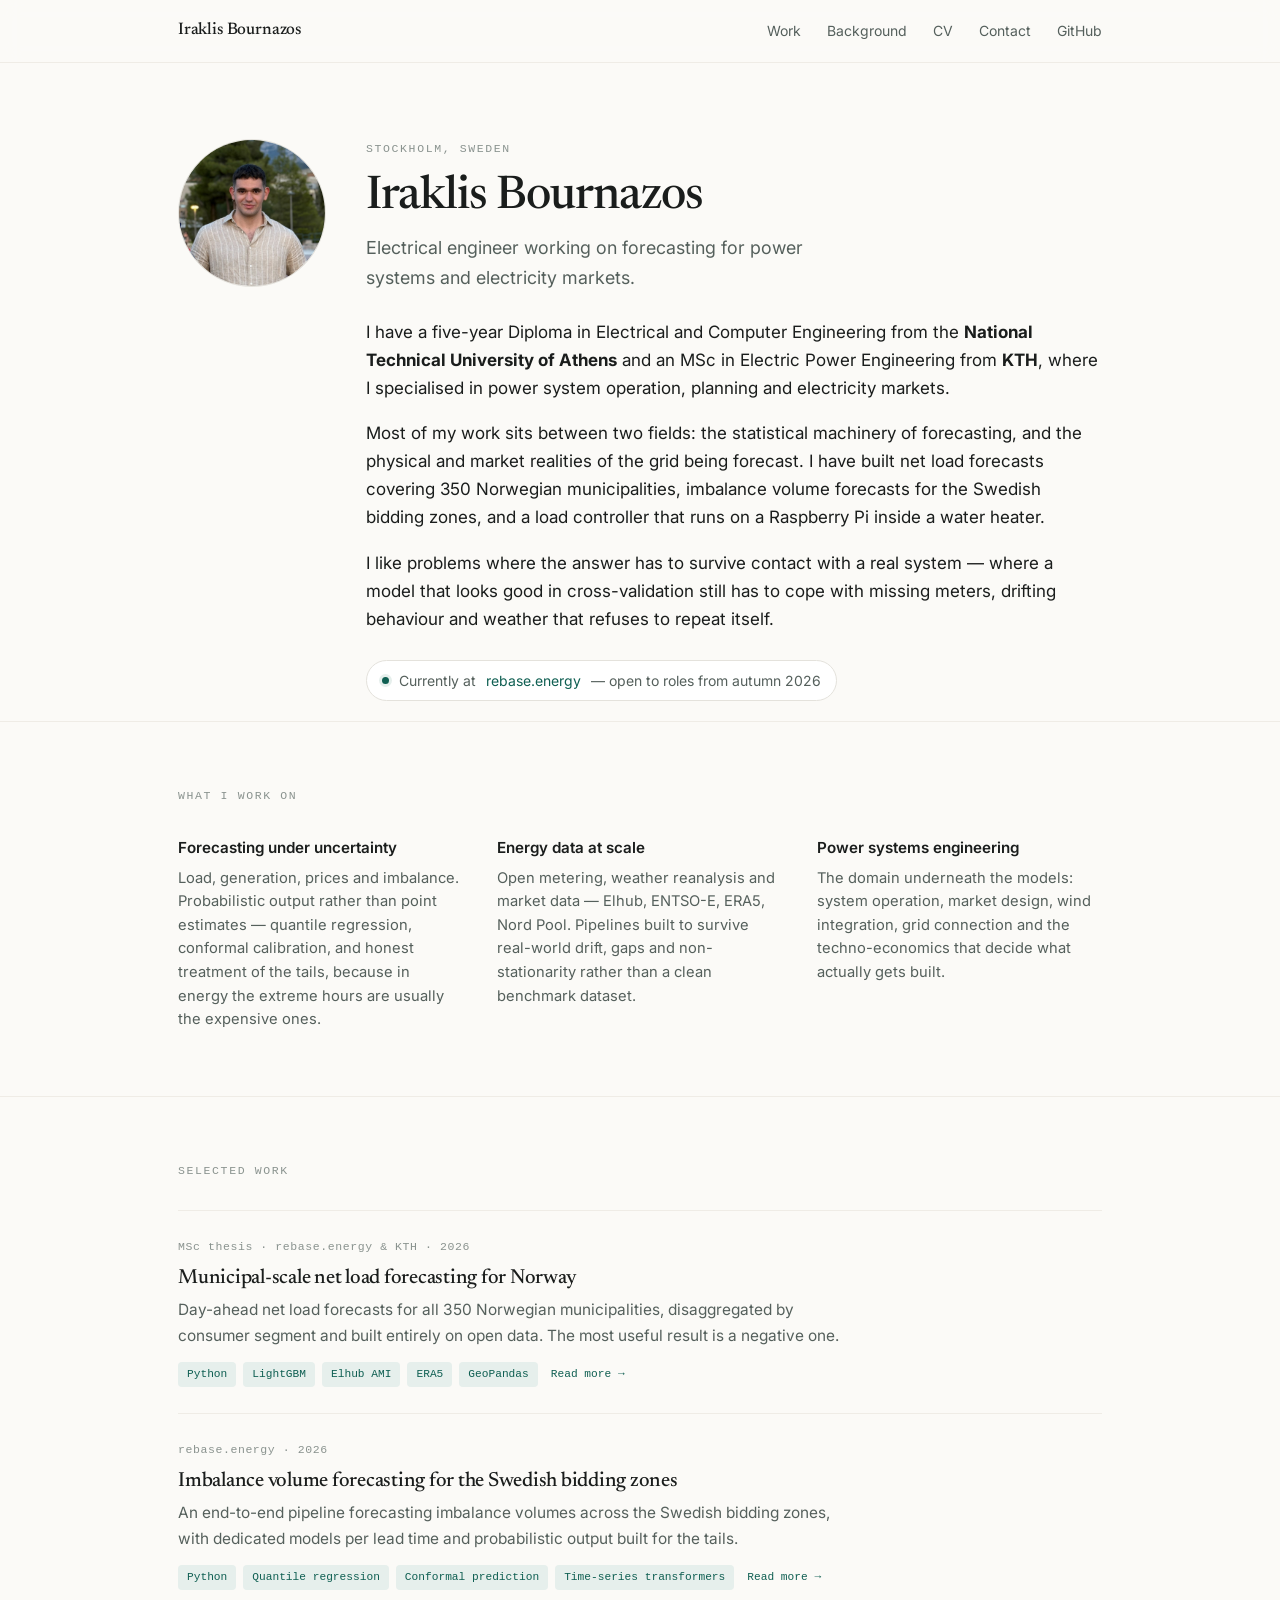
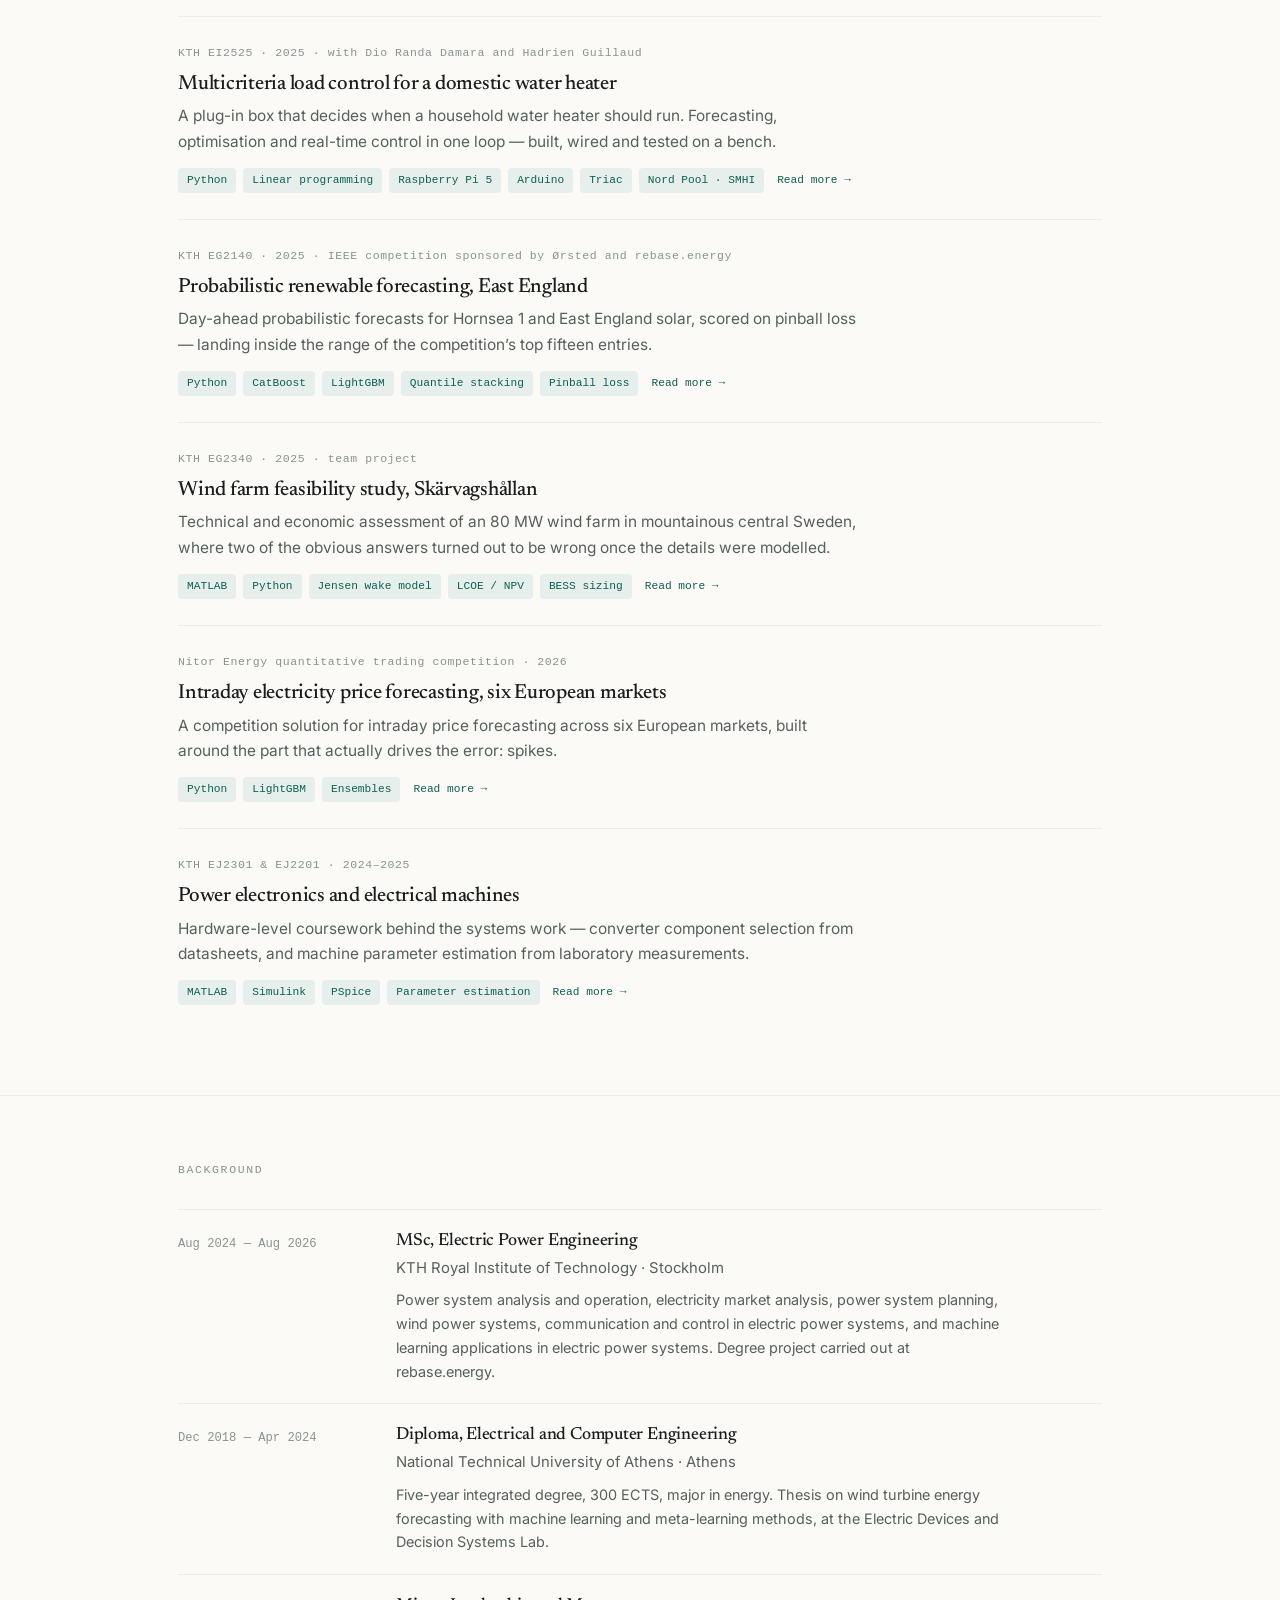
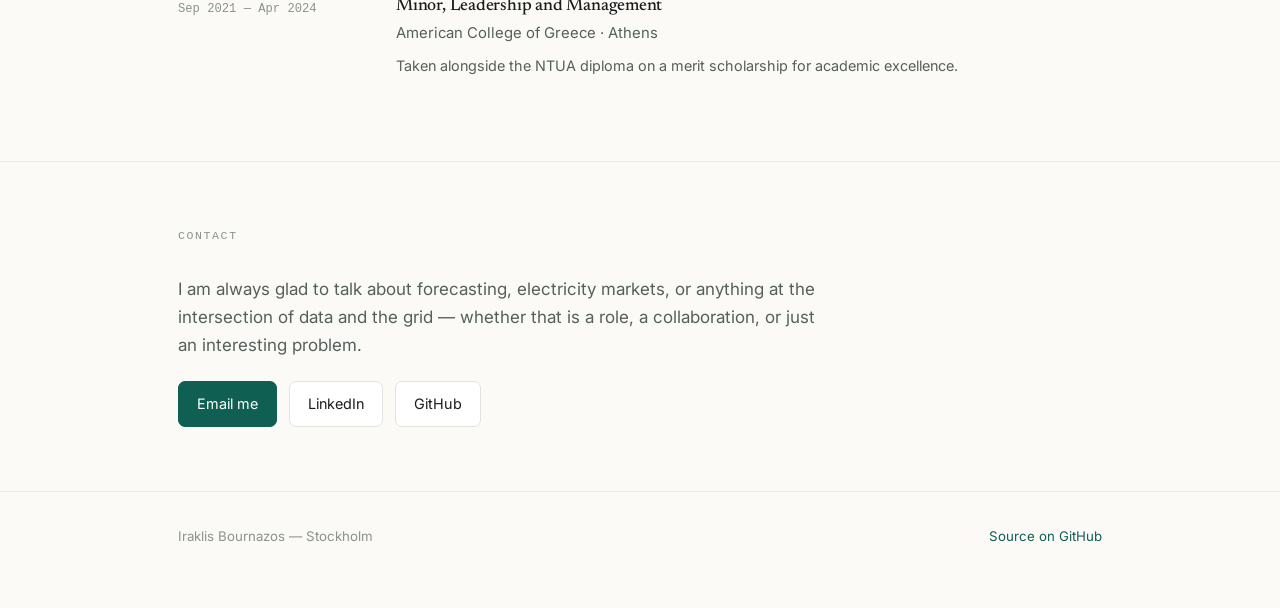
==== index.html @ 8e7c2b59 "Rewrite project pages from final reports; add report PDFs" ====
<!doctype html>
<html lang="en">
<head>
<meta charset="utf-8">
<meta name="viewport" content="width=device-width, initial-scale=1">
<title>Iraklis Bournazos — Energy forecasting &amp; power systems</title>
<meta name="description" content="Electrical engineer working on forecasting for power systems and electricity markets. MSc Electric Power Engineering, KTH. Based in Stockholm.">
<link rel="canonical" href="https://iraklis-bournazos.github.io/">
<meta property="og:type" content="website">
<meta property="og:title" content="Iraklis Bournazos — Energy forecasting &amp; power systems">
<meta property="og:description" content="Electrical engineer working on forecasting for power systems and electricity markets. MSc Electric Power Engineering, KTH. Based in Stockholm.">
<meta property="og:url" content="https://iraklis-bournazos.github.io/">
<meta property="og:image" content="https://iraklis-bournazos.github.io/img/photo.jpg">
<meta name="twitter:card" content="summary">
<link rel="preconnect" href="https://fonts.googleapis.com">
<link rel="preconnect" href="https://fonts.gstatic.com" crossorigin>
<link href="https://fonts.googleapis.com/css2?family=Newsreader:opsz,wght@6..72,400;6..72,500&family=Inter:wght@400;500;600&display=swap" rel="stylesheet">
<link rel="stylesheet" href="style.css">
</head>
<body>

<div class="topbar">
  <div class="wrap">
    <a class="brand" href="index.html">Iraklis Bournazos</a>
    <nav class="topnav">
      <a href="index.html#work">Work</a>
      <a href="index.html#background" class="hide-sm">Background</a>
      <a href="cv.html">CV</a>
      <a href="index.html#contact" class="hide-sm">Contact</a>
      <a href="https://github.com/Iraklis-Bournazos">GitHub</a>
    </nav>
  </div>
</div>


<section class="hero">
  <div class="wrap">
    <div class="hero-grid">
      <img class="portrait" src="img/photo.jpg" alt="Iraklis Bournazos">
      <div>
        <p class="eyebrow">Stockholm, Sweden</p>
        <h1>Iraklis Bournazos</h1>
        <p class="role">Electrical engineer working on forecasting for power systems and electricity markets.</p>
        <p>I have a five-year Diploma in Electrical and Computer Engineering from the <strong>National
Technical University of Athens</strong> and an MSc in Electric Power Engineering from <strong>KTH</strong>,
where I specialised in power system operation, planning and electricity markets.</p>
<p>Most of my work sits between two fields: the statistical machinery of forecasting, and the
physical and market realities of the grid being forecast. I have built net load forecasts
covering 350 Norwegian municipalities, imbalance volume forecasts for the Swedish bidding
zones, and a load controller that runs on a Raspberry Pi inside a water heater.</p>
<p>I like problems where the answer has to survive contact with a real system — where a model
that looks good in cross-validation still has to cope with missing meters, drifting
behaviour and weather that refuses to repeat itself.</p>
        <div class="status"><span class="dot"></span>Currently at <a href="https://www.rebase.energy/">rebase.energy</a> — open to roles from autumn 2026</div>
      </div>
    </div>
  </div>
</section>

<section>
  <div class="wrap">
    <h2>What I work on</h2>
    <div class="focus"><div><h4>Forecasting under uncertainty</h4><p>Load, generation, prices and imbalance. Probabilistic output rather than point estimates —
quantile regression, conformal calibration, and honest treatment of the tails, because in
energy the extreme hours are usually the expensive ones.</p></div><div><h4>Energy data at scale</h4><p>Open metering, weather reanalysis and market data — Elhub, ENTSO-E, ERA5, Nord Pool.
Pipelines built to survive real-world drift, gaps and non-stationarity rather than a clean
benchmark dataset.</p></div><div><h4>Power systems engineering</h4><p>The domain underneath the models: system operation, market design, wind integration, grid
connection and the techno-economics that decide what actually gets built.</p></div></div>
  </div>
</section>

<section id="work">
  <div class="wrap">
    <h2>Selected work</h2>
    
    <a class="project" href="projects/norway-net-load.html">
      <p class="project-meta">MSc thesis · rebase.energy &amp; KTH · 2026</p>
      <h3>Municipal-scale net load forecasting for Norway</h3>
      <p class="blurb">Day-ahead net load forecasts for all 350 Norwegian municipalities, disaggregated by consumer segment and built entirely on open data. The most useful result is a negative one.</p>
      <div class="tags"><span class="tag">Python</span><span class="tag">LightGBM</span><span class="tag">Elhub AMI</span><span class="tag">ERA5</span><span class="tag">GeoPandas</span><span class="more">Read more →</span></div>
    </a>
    <a class="project" href="projects/imbalance-volumes.html">
      <p class="project-meta">rebase.energy · 2026</p>
      <h3>Imbalance volume forecasting for the Swedish bidding zones</h3>
      <p class="blurb">An end-to-end pipeline forecasting imbalance volumes across the Swedish bidding zones, with dedicated models per lead time and probabilistic output built for the tails.</p>
      <div class="tags"><span class="tag">Python</span><span class="tag">Quantile regression</span><span class="tag">Conformal prediction</span><span class="tag">Time-series transformers</span><span class="more">Read more →</span></div>
    </a>
    <a class="project" href="projects/multicriteria-load-control.html">
      <p class="project-meta">KTH EI2525 · 2025 · with Dio Randa Damara and Hadrien Guillaud</p>
      <h3>Multicriteria load control for a domestic water heater</h3>
      <p class="blurb">A plug-in box that decides when a household water heater should run. Forecasting, optimisation and real-time control in one loop — built, wired and tested on a bench.</p>
      <div class="tags"><span class="tag">Python</span><span class="tag">Linear programming</span><span class="tag">Raspberry Pi 5</span><span class="tag">Arduino</span><span class="tag">Triac</span><span class="tag">Nord Pool · SMHI</span><span class="more">Read more →</span></div>
    </a>
    <a class="project" href="projects/east-england-forecasting.html">
      <p class="project-meta">KTH EG2140 · 2025 · IEEE competition sponsored by Ørsted and rebase.energy</p>
      <h3>Probabilistic renewable forecasting, East England</h3>
      <p class="blurb">Day-ahead probabilistic forecasts for Hornsea 1 and East England solar, scored on pinball loss — landing inside the range of the competition&rsquo;s top fifteen entries.</p>
      <div class="tags"><span class="tag">Python</span><span class="tag">CatBoost</span><span class="tag">LightGBM</span><span class="tag">Quantile stacking</span><span class="tag">Pinball loss</span><span class="more">Read more →</span></div>
    </a>
    <a class="project" href="projects/wind-farm-feasibility.html">
      <p class="project-meta">KTH EG2340 · 2025 · team project</p>
      <h3>Wind farm feasibility study, Skärvagshållan</h3>
      <p class="blurb">Technical and economic assessment of an 80 MW wind farm in mountainous central Sweden, where two of the obvious answers turned out to be wrong once the details were modelled.</p>
      <div class="tags"><span class="tag">MATLAB</span><span class="tag">Python</span><span class="tag">Jensen wake model</span><span class="tag">LCOE / NPV</span><span class="tag">BESS sizing</span><span class="more">Read more →</span></div>
    </a>
    <a class="project" href="projects/nitor-intraday-prices.html">
      <p class="project-meta">Nitor Energy quantitative trading competition · 2026</p>
      <h3>Intraday electricity price forecasting, six European markets</h3>
      <p class="blurb">A competition solution for intraday price forecasting across six European markets, built around the part that actually drives the error: spikes.</p>
      <div class="tags"><span class="tag">Python</span><span class="tag">LightGBM</span><span class="tag">Ensembles</span><span class="more">Read more →</span></div>
    </a>
    <a class="project" href="projects/power-electronics-machines.html">
      <p class="project-meta">KTH EJ2301 &amp; EJ2201 · 2024–2025</p>
      <h3>Power electronics and electrical machines</h3>
      <p class="blurb">Hardware-level coursework behind the systems work — converter component selection from datasheets, and machine parameter estimation from laboratory measurements.</p>
      <div class="tags"><span class="tag">MATLAB</span><span class="tag">Simulink</span><span class="tag">PSpice</span><span class="tag">Parameter estimation</span><span class="more">Read more →</span></div>
    </a>
  </div>
</section>

<section id="background">
  <div class="wrap">
    <h2>Background</h2>
    
    <div class="edu-item">
      <div class="edu-when">Aug 2024 — Aug 2026</div>
      <div>
        <h3>MSc, Electric Power Engineering</h3>
        <p class="where">KTH Royal Institute of Technology · Stockholm</p>
        <p class="note">Power system analysis and operation, electricity market analysis, power system planning, wind power systems, communication and control in electric power systems, and machine learning applications in electric power systems. Degree project carried out at rebase.energy.</p>
      </div>
    </div>
    <div class="edu-item">
      <div class="edu-when">Dec 2018 — Apr 2024</div>
      <div>
        <h3>Diploma, Electrical and Computer Engineering</h3>
        <p class="where">National Technical University of Athens · Athens</p>
        <p class="note">Five-year integrated degree, 300 ECTS, major in energy. Thesis on wind turbine energy forecasting with machine learning and meta-learning methods, at the Electric Devices and Decision Systems Lab.</p>
      </div>
    </div>
    <div class="edu-item">
      <div class="edu-when">Sep 2021 — Apr 2024</div>
      <div>
        <h3>Minor, Leadership and Management</h3>
        <p class="where">American College of Greece · Athens</p>
        <p class="note">Taken alongside the NTUA diploma on a merit scholarship for academic excellence.</p>
      </div>
    </div>
  </div>
</section>

<section id="contact">
  <div class="wrap">
    <h2>Contact</h2>
    <div class="contact-text"><p>I am always glad to talk about forecasting, electricity markets, or anything at the
intersection of data and the grid — whether that is a role, a collaboration, or just an
interesting problem.</p></div>
    <div class="contact-row"><a class="btn primary" href="mailto:bournazosiraklis@gmail.com">Email me</a><a class="btn" href="https://www.linkedin.com/in/iraklis-bournazos">LinkedIn</a><a class="btn" href="https://github.com/Iraklis-Bournazos">GitHub</a></div>
  </div>
</section>


<footer>
  <div class="wrap">
    <span>Iraklis Bournazos — Stockholm</span>
    <span><a href="https://github.com/Iraklis-Bournazos">Source on GitHub</a></span>
  </div>
</footer>

</body>
</html>
---- style.css ----
/* ---------------------------------------------------------------
   Iraklis Bournazos — personal site
   One stylesheet for the whole site. Edit colours here, once.
   --------------------------------------------------------------- */

:root {
  --bg:        #fbfaf7;
  --bg-raised: #ffffff;
  --text:      #1a1d1c;
  --text-soft: #55605c;
  --text-mute: #8a938f;
  --accent:    #0f5f52;
  --accent-soft: #e6efec;
  --line:      #e4e2dc;
  --line-soft: #efece6;

  --serif: "Newsreader", Georgia, "Times New Roman", serif;
  --sans:  "Inter", -apple-system, BlinkMacSystemFont, "Segoe UI", Helvetica, Arial, sans-serif;
  --mono:  ui-monospace, SFMono-Regular, "SF Mono", Menlo, Consolas, monospace;

  --measure: 68ch;
  --page:    980px;
}

@media (prefers-color-scheme: dark) {
  :root {
    --bg:        #141614;
    --bg-raised: #1c1f1d;
    --text:      #eceae4;
    --text-soft: #a8b0ac;
    --text-mute: #7a827e;
    --accent:    #6fc4b0;
    --accent-soft: #1d2f2a;
    --line:      #2b302d;
    --line-soft: #232725;
  }
}

*, *::before, *::after { box-sizing: border-box; }

html { -webkit-text-size-adjust: 100%; }

body {
  margin: 0;
  background: var(--bg);
  color: var(--text);
  font-family: var(--sans);
  font-size: 17px;
  line-height: 1.65;
  font-feature-settings: "kern", "liga";
  -webkit-font-smoothing: antialiased;
}

a { color: var(--accent); text-decoration: none; }
a:hover { text-decoration: underline; text-underline-offset: 3px; }

/* ---------- layout ---------- */

.wrap {
  max-width: var(--page);
  margin: 0 auto;
  padding: 0 28px;
}

section { padding: 64px 0; border-top: 1px solid var(--line-soft); }
section:first-of-type { border-top: none; }

/* ---------- top bar ---------- */

.topbar {
  position: sticky;
  top: 0;
  z-index: 10;
  background: color-mix(in srgb, var(--bg) 88%, transparent);
  backdrop-filter: blur(10px);
  border-bottom: 1px solid var(--line-soft);
}

.topbar .wrap {
  display: flex;
  align-items: center;
  justify-content: space-between;
  gap: 20px;
  height: 62px;
}

.brand {
  font-family: var(--serif);
  font-size: 1.05rem;
  font-weight: 500;
  color: var(--text);
  letter-spacing: -0.01em;
}
.brand:hover { text-decoration: none; color: var(--accent); }

.topnav {
  display: flex;
  gap: 26px;
  font-size: 0.875rem;
}
.topnav a { color: var(--text-soft); }
.topnav a:hover { color: var(--accent); }

/* ---------- hero ---------- */

.hero { padding-top: 76px; padding-bottom: 20px; }

.hero-grid {
  display: grid;
  grid-template-columns: 148px 1fr;
  gap: 40px;
  align-items: start;
}

.portrait {
  width: 148px;
  height: 148px;
  border-radius: 50%;
  object-fit: cover;
  object-position: 58% 30%;
  border: 1px solid var(--line);
  filter: saturate(0.96);
}

.eyebrow {
  font-family: var(--mono);
  font-size: 0.72rem;
  letter-spacing: 0.14em;
  text-transform: uppercase;
  color: var(--text-mute);
  margin: 0 0 14px;
}

h1 {
  font-family: var(--serif);
  font-size: clamp(2.1rem, 5vw, 2.9rem);
  font-weight: 500;
  line-height: 1.1;
  letter-spacing: -0.022em;
  margin: 0 0 10px;
}

.role {
  font-size: 1.12rem;
  color: var(--text-soft);
  margin: 0 0 26px;
  max-width: 46ch;
}

.hero p.lede {
  max-width: var(--measure);
  margin: 0 0 18px;
  color: var(--text-soft);
}
.hero p.lede strong { color: var(--text); font-weight: 550; }

/* ---------- status line ---------- */

.status {
  display: inline-flex;
  align-items: center;
  gap: 10px;
  margin-top: 10px;
  padding: 8px 15px;
  border: 1px solid var(--line);
  border-radius: 999px;
  background: var(--bg-raised);
  font-size: 0.875rem;
  color: var(--text-soft);
}
.dot {
  width: 7px; height: 7px;
  border-radius: 50%;
  background: var(--accent);
  box-shadow: 0 0 0 3px var(--accent-soft);
}

/* ---------- section headings ---------- */

h2 {
  font-family: var(--mono);
  font-size: 0.72rem;
  letter-spacing: 0.14em;
  text-transform: uppercase;
  color: var(--text-mute);
  font-weight: 500;
  margin: 0 0 30px;
}

h3 {
  font-family: var(--serif);
  font-size: 1.28rem;
  font-weight: 500;
  letter-spacing: -0.012em;
  line-height: 1.3;
  margin: 0 0 6px;
}

/* ---------- focus strip ---------- */

.focus {
  display: grid;
  grid-template-columns: repeat(3, 1fr);
  gap: 34px;
}
.focus h4 {
  font-size: 0.95rem;
  font-weight: 600;
  margin: 0 0 7px;
  color: var(--text);
}
.focus p {
  margin: 0;
  font-size: 0.92rem;
  color: var(--text-soft);
  line-height: 1.6;
}

/* ---------- project list ---------- */

.project {
  display: block;
  padding: 26px 0;
  border-top: 1px solid var(--line-soft);
  color: inherit;
}
.project:first-child { border-top: none; padding-top: 0; }
.project:hover { text-decoration: none; }
.project:hover h3 { color: var(--accent); }

.project-meta {
  font-family: var(--mono);
  font-size: 0.72rem;
  letter-spacing: 0.05em;
  color: var(--text-mute);
  margin: 0 0 9px;
}

.project p.blurb {
  margin: 0 0 14px;
  color: var(--text-soft);
  max-width: var(--measure);
  font-size: 0.965rem;
}

.tags { display: flex; flex-wrap: wrap; gap: 7px; }
.tag {
  font-family: var(--mono);
  font-size: 0.7rem;
  padding: 3px 9px;
  border-radius: 4px;
  background: var(--accent-soft);
  color: var(--accent);
  white-space: nowrap;
}
.tag.muted { background: var(--line-soft); color: var(--text-mute); }

/* ---------- education ---------- */

.edu-item {
  display: grid;
  grid-template-columns: 190px 1fr;
  gap: 28px;
  padding: 20px 0;
  border-top: 1px solid var(--line-soft);
}
.edu-item:first-child { border-top: none; padding-top: 0; }
.edu-when {
  font-family: var(--mono);
  font-size: 0.76rem;
  color: var(--text-mute);
  padding-top: 4px;
}
.edu-item h3 { font-size: 1.1rem; margin-bottom: 3px; }
.edu-item .where { color: var(--text-soft); font-size: 0.93rem; margin: 0 0 8px; }
.edu-item .note { color: var(--text-soft); font-size: 0.9rem; margin: 0; max-width: var(--measure); }

/* ---------- contact ---------- */

.contact-row {
  display: flex;
  flex-wrap: wrap;
  gap: 12px;
  margin-top: 8px;
}
.btn {
  display: inline-flex;
  align-items: center;
  gap: 8px;
  padding: 10px 18px;
  border: 1px solid var(--line);
  border-radius: 7px;
  background: var(--bg-raised);
  color: var(--text);
  font-size: 0.9rem;
}
.btn:hover { border-color: var(--accent); color: var(--accent); text-decoration: none; }
.btn.primary { background: var(--accent); border-color: var(--accent); color: #fff; }
.btn.primary:hover { opacity: 0.9; color: #fff; }
@media (prefers-color-scheme: dark) {
  .btn.primary { color: #10231f; }
  .btn.primary:hover { color: #10231f; }
}

/* ---------- footer ---------- */

footer {
  border-top: 1px solid var(--line-soft);
  padding: 34px 0 60px;
  font-size: 0.83rem;
  color: var(--text-mute);
}
footer .wrap { display: flex; justify-content: space-between; gap: 16px; flex-wrap: wrap; }

/* ---------- responsive ---------- */

@media (max-width: 720px) {
  body { font-size: 16px; }
  .hero-grid { grid-template-columns: 1fr; gap: 24px; }
  .portrait { width: 108px; height: 108px; }
  .focus { grid-template-columns: 1fr; gap: 26px; }
  .edu-item { grid-template-columns: 1fr; gap: 6px; }
  .topnav { gap: 18px; font-size: 0.82rem; }
  .topnav a.hide-sm { display: none; }
  section { padding: 48px 0; }
}

/* ---------------------------------------------------------------
   Project detail pages
   --------------------------------------------------------------- */

.more {
  font-family: var(--mono);
  font-size: 0.7rem;
  color: var(--accent);
  padding: 3px 0 3px 6px;
  white-space: nowrap;
}

.back {
  display: inline-block;
  font-family: var(--mono);
  font-size: 0.74rem;
  letter-spacing: 0.04em;
  color: var(--text-mute);
  margin-bottom: 26px;
}
.back:hover { color: var(--accent); text-decoration: none; }

.project-hero { padding-top: 56px; padding-bottom: 8px; }
.project-hero h1 {
  font-size: clamp(1.75rem, 4vw, 2.35rem);
  max-width: 20ch;
  margin-bottom: 14px;
}
.project-hero .project-meta { margin-bottom: 14px; }
.project-hero .role { margin-bottom: 20px; max-width: 58ch; }
.project-hero .contact-row { margin-top: 22px; }

/* long-form article text */

.prose { max-width: var(--measure); }

.prose h2 {
  font-family: var(--serif);
  font-size: 1.32rem;
  font-weight: 500;
  text-transform: none;
  letter-spacing: -0.012em;
  color: var(--text);
  margin: 42px 0 12px;
}
.prose h2:first-child { margin-top: 0; }

.prose h3 {
  font-size: 1.05rem;
  font-family: var(--sans);
  font-weight: 600;
  margin: 30px 0 8px;
}

.prose p { margin: 0 0 18px; color: var(--text-soft); }
.prose strong { color: var(--text); font-weight: 600; }
.prose em { font-style: italic; }

.prose ul, .prose ol { margin: 0 0 18px; padding-left: 22px; color: var(--text-soft); }
.prose li { margin-bottom: 8px; }
.prose li::marker { color: var(--text-mute); }

.prose blockquote {
  margin: 24px 0;
  padding: 2px 0 2px 20px;
  border-left: 2px solid var(--accent);
  color: var(--text-soft);
  font-style: italic;
}

.prose code {
  font-family: var(--mono);
  font-size: 0.87em;
  background: var(--line-soft);
  padding: 2px 5px;
  border-radius: 4px;
}

.prose img { max-width: 100%; height: auto; border-radius: 8px; border: 1px solid var(--line); }

.prose hr { border: none; border-top: 1px solid var(--line-soft); margin: 36px 0; }

.contact-text p {
  max-width: 60ch;
  color: var(--text-soft);
  margin: 0 0 22px;
}

/* ---------------------------------------------------------------
   CV page — designed to print to A4 as a clean, sober document
   --------------------------------------------------------------- */

.cv-page .topbar { position: static; }

.cv-actions {
  max-width: 800px;
  margin: 28px auto 0;
  padding: 12px 18px;
  display: flex;
  align-items: center;
  justify-content: space-between;
  gap: 16px;
  flex-wrap: wrap;
  background: var(--bg-raised);
  border: 1px solid var(--line);
  border-radius: 8px;
  font-size: 0.85rem;
  color: var(--text-soft);
}
.cv-actions kbd {
  font-family: var(--mono);
  font-size: 0.78em;
  border: 1px solid var(--line);
  border-bottom-width: 2px;
  border-radius: 4px;
  padding: 1px 5px;
  background: var(--bg);
}
.cv-actions button {
  font: inherit;
  font-size: 0.85rem;
  padding: 8px 16px;
  border: 1px solid var(--accent);
  background: var(--accent);
  color: #fff;
  border-radius: 6px;
  cursor: pointer;
}
@media (prefers-color-scheme: dark) { .cv-actions button { color: #10231f; } }

.cv {
  max-width: 800px;
  margin: 26px auto 80px;
  padding: 0 28px;
  font-size: 0.94rem;
  line-height: 1.5;
}

/* header */

.cv-head {
  display: grid;
  grid-template-columns: 92px 1fr 96px;
  gap: 20px;
  align-items: start;
  padding-bottom: 16px;
  border-bottom: 1.5px solid var(--text);
}

.cv-photo {
  width: 92px; height: 92px;
  border-radius: 4px;
  object-fit: cover;
  object-position: 58% 28%;
}

.cv-id h1 {
  font-family: var(--serif);
  font-size: 1.85rem;
  font-weight: 500;
  letter-spacing: -0.02em;
  margin: 0 0 2px;
  line-height: 1.1;
}
.cv-tagline {
  font-size: 0.94rem;
  color: var(--text-soft);
  margin: 0 0 9px;
}
.cv-contact {
  font-size: 0.8rem;
  color: var(--text-soft);
  margin: 0;
  line-height: 1.55;
}
.cv-contact a { color: var(--text-soft); }

.cv-qr { text-align: center; }
.cv-qr svg { width: 96px; height: 96px; display: block; }
.cv-qr span {
  display: block;
  font-family: var(--mono);
  font-size: 0.56rem;
  color: var(--text-mute);
  margin-top: 3px;
  letter-spacing: -0.01em;
}
@media (prefers-color-scheme: dark) { .cv-qr svg .qrline { stroke: var(--text); } }

/* summary */

.cv-summary {
  margin: 16px 0 6px;
  color: var(--text-soft);
  font-size: 0.95rem;
}

/* sections */

.cv-section { margin-top: 18px; }
.cv-section h2 {
  font-family: var(--sans);
  font-size: 0.72rem;
  font-weight: 600;
  letter-spacing: 0.11em;
  text-transform: uppercase;
  color: var(--text);
  margin: 0 0 10px;
  padding-bottom: 5px;
  border-bottom: 1px solid var(--line);
}

.cv-entry {
  display: grid;
  grid-template-columns: 132px 1fr;
  gap: 18px;
  margin-bottom: 11px;
  break-inside: avoid;
  page-break-inside: avoid;
}
.cv-when {
  font-size: 0.78rem;
  color: var(--text-mute);
  padding-top: 2px;
}
.cv-body h3 {
  font-family: var(--sans);
  font-size: 0.94rem;
  font-weight: 600;
  margin: 0 0 1px;
  line-height: 1.35;
  color: var(--text);
}
.cv-body h3 .at { color: var(--text-mute); font-weight: 400; }
.cv-sub {
  font-size: 0.82rem;
  color: var(--text-mute);
  margin: 0 0 5px;
}
.cv-text {
  margin: 0;
  font-size: 0.875rem;
  color: var(--text-soft);
}
.cv-body ul {
  margin: 0;
  padding-left: 15px;
  font-size: 0.875rem;
  color: var(--text-soft);
}
.cv-body li { margin-bottom: 3px; }
.cv-body li::marker { color: var(--text-mute); }
ul.tight { margin: 0; padding-left: 15px; font-size: 0.875rem; color: var(--text-soft); }
ul.tight li { margin-bottom: 3px; }

.cv-split {
  display: grid;
  grid-template-columns: 1fr 1.55fr;
  gap: 26px;
  align-items: start;
}
.cv-split h2 { margin-bottom: 9px; }

@media (max-width: 640px) {
  .cv-head { grid-template-columns: 64px 1fr; }
  .cv-qr { display: none; }
  .cv-entry { grid-template-columns: 1fr; gap: 2px; }
  .cv-split { grid-template-columns: 1fr; gap: 18px; }
}

/* ---------------------------------------------------------------
   Print — A4
   --------------------------------------------------------------- */

@page { size: A4; margin: 10mm 11mm; }

@media print {
  .no-print, .topbar, footer { display: none !important; }

  html, body {
    background: #fff !important;
    color: #000 !important;
    font-size: 9.1pt;
  }

  .cv {
    max-width: none;
    margin: 0;
    padding: 0;
    font-size: 9.1pt;
    line-height: 1.29;
  }

  .cv-id h1 { font-size: 20pt; }
  .cv-tagline { font-size: 10pt; color: #333 !important; }
  .cv-contact, .cv-contact a { font-size: 7.8pt; color: #444 !important; }
  .cv-summary { font-size: 8.9pt; color: #222 !important; margin: 9px 0 2px; }

  .cv-head { border-bottom-color: #000 !important; }
  .cv-section h2 { font-size: 7.4pt; color: #000 !important; border-bottom-color: #999 !important;
                   margin-bottom: 7px; padding-bottom: 3px; }
  .cv-when { font-size: 8.2pt; color: #555 !important; }
  .cv-body h3 { font-size: 9.0pt; color: #000 !important; }
  .cv-sub { font-size: 8.1pt; color: #555 !important; }
  .cv-body ul, .cv-text, ul.tight { font-size: 8.45pt; color: #222 !important; }
  .cv-body li { margin-bottom: 1px; }
  ul.tight li { margin-bottom: 0.5px; }
  .cv-entry { grid-template-columns: 92px 1fr; gap: 12px; }
  .cv-head { padding-bottom: 11px; }
  .cv-sub { margin-bottom: 3px; }

  .cv-section { break-inside: auto; page-break-inside: auto; }
  .cv-section h2 { break-after: avoid; page-break-after: avoid; }
  .cv-entry { break-inside: avoid; page-break-inside: avoid; margin-bottom: 5px; }
  .cv-section { margin-top: 9px; }

  a { color: #000 !important; text-decoration: none !important; }
  .cv-photo { -webkit-print-color-adjust: exact; print-color-adjust: exact; }
  .cv-qr svg .qrline { stroke: #000 !important; }
}

ul.cols2 { columns: 2; column-gap: 30px; }
ul.cols2 li { break-inside: avoid; }
@media (max-width: 640px) { ul.cols2 { columns: 1; } }

.cv-skill {
  margin: 0 0 4px;
  font-size: 0.875rem;
  color: var(--text-soft);
}
.cv-skill b { color: var(--text); font-weight: 600; }
@media print {
  .cv-skill { font-size: 8.45pt; color: #222 !important; margin-bottom: 2px; }
  .cv-skill b { color: #000 !important; }
}

/* tables inside project write-ups */
.prose .table-wrap { overflow-x: auto; margin: 0 0 20px; }
.prose table {
  border-collapse: collapse;
  width: 100%;
  font-size: 0.88rem;
  margin: 0;
}
.prose th, .prose td {
  text-align: left;
  padding: 8px 14px 8px 0;
  border-bottom: 1px solid var(--line-soft);
  white-space: nowrap;
}
.prose th {
  font-family: var(--mono);
  font-size: 0.7rem;
  letter-spacing: 0.06em;
  text-transform: uppercase;
  color: var(--text-mute);
  font-weight: 500;
  border-bottom-color: var(--line);
}
.prose td { color: var(--text-soft); }
.prose td:first-child { color: var(--text); }
.prose tbody tr:last-child td { border-bottom: none; }
.prose td strong { color: var(--text); }
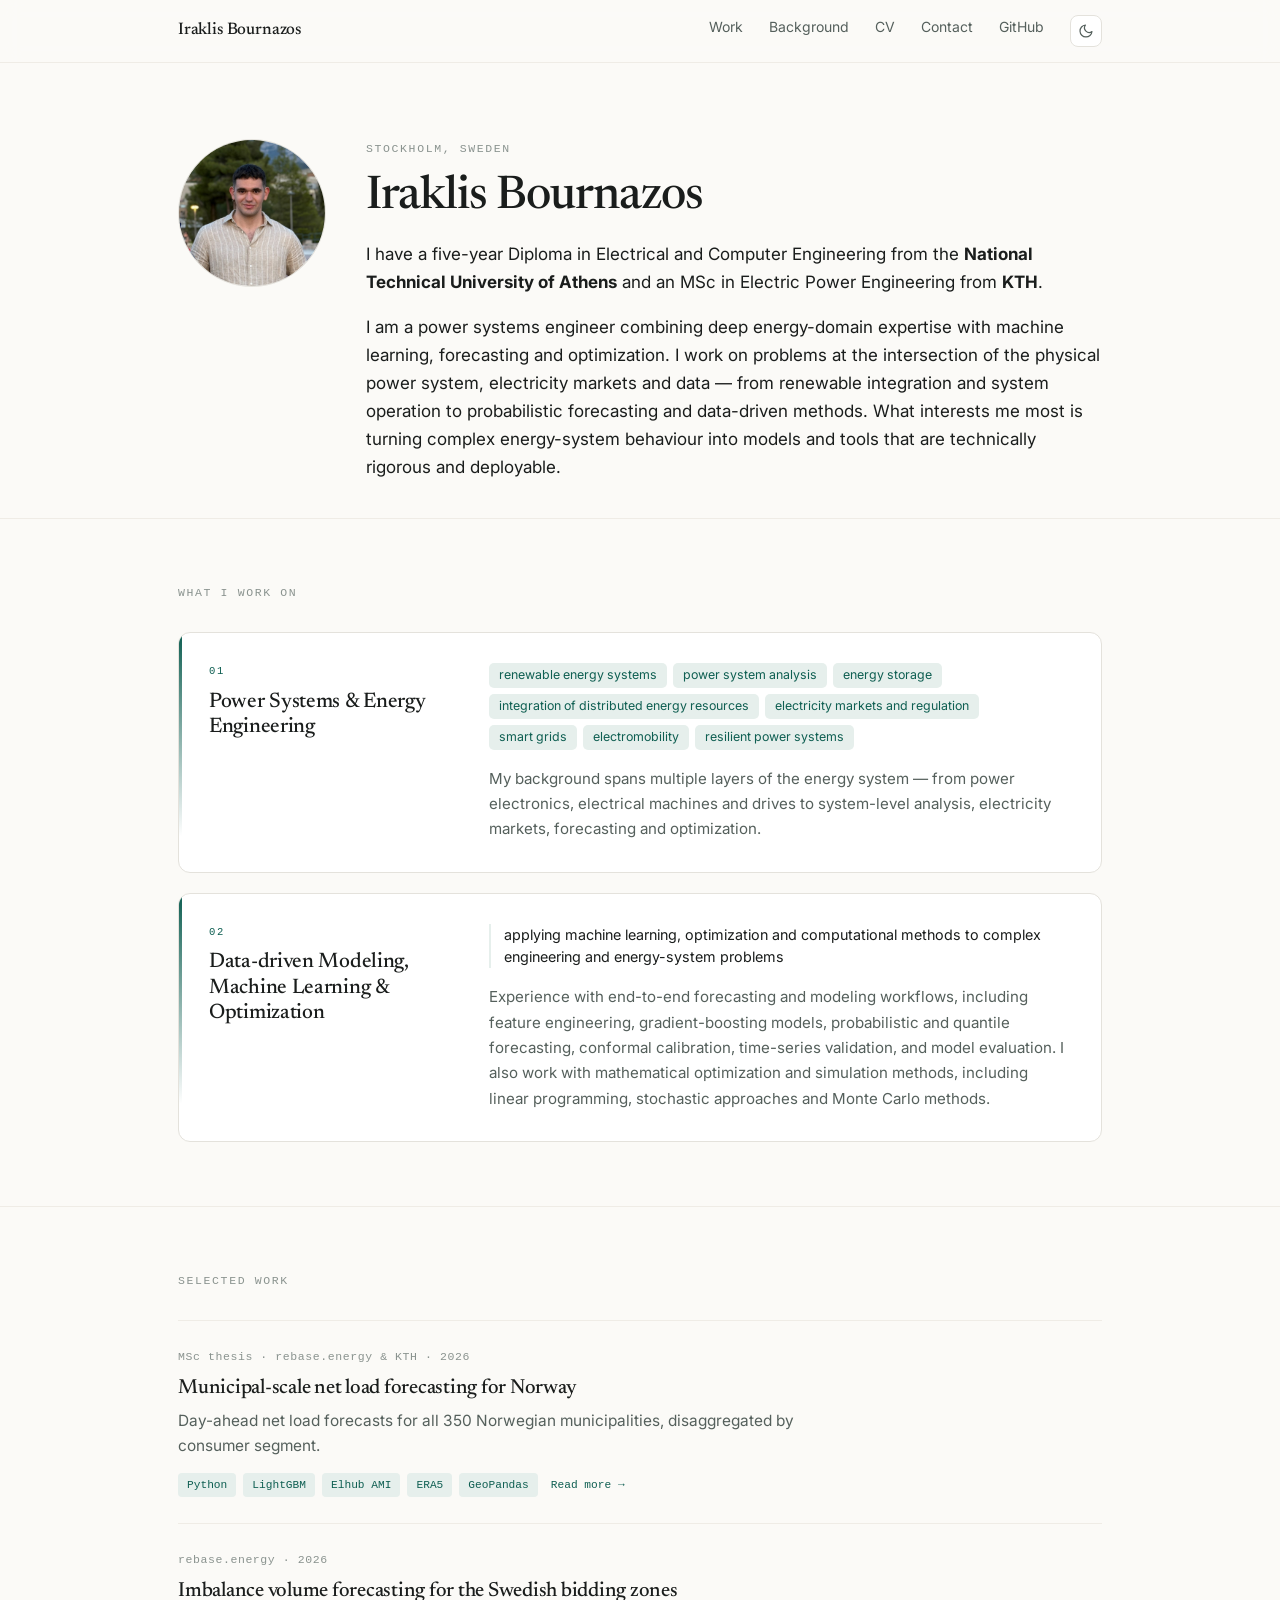
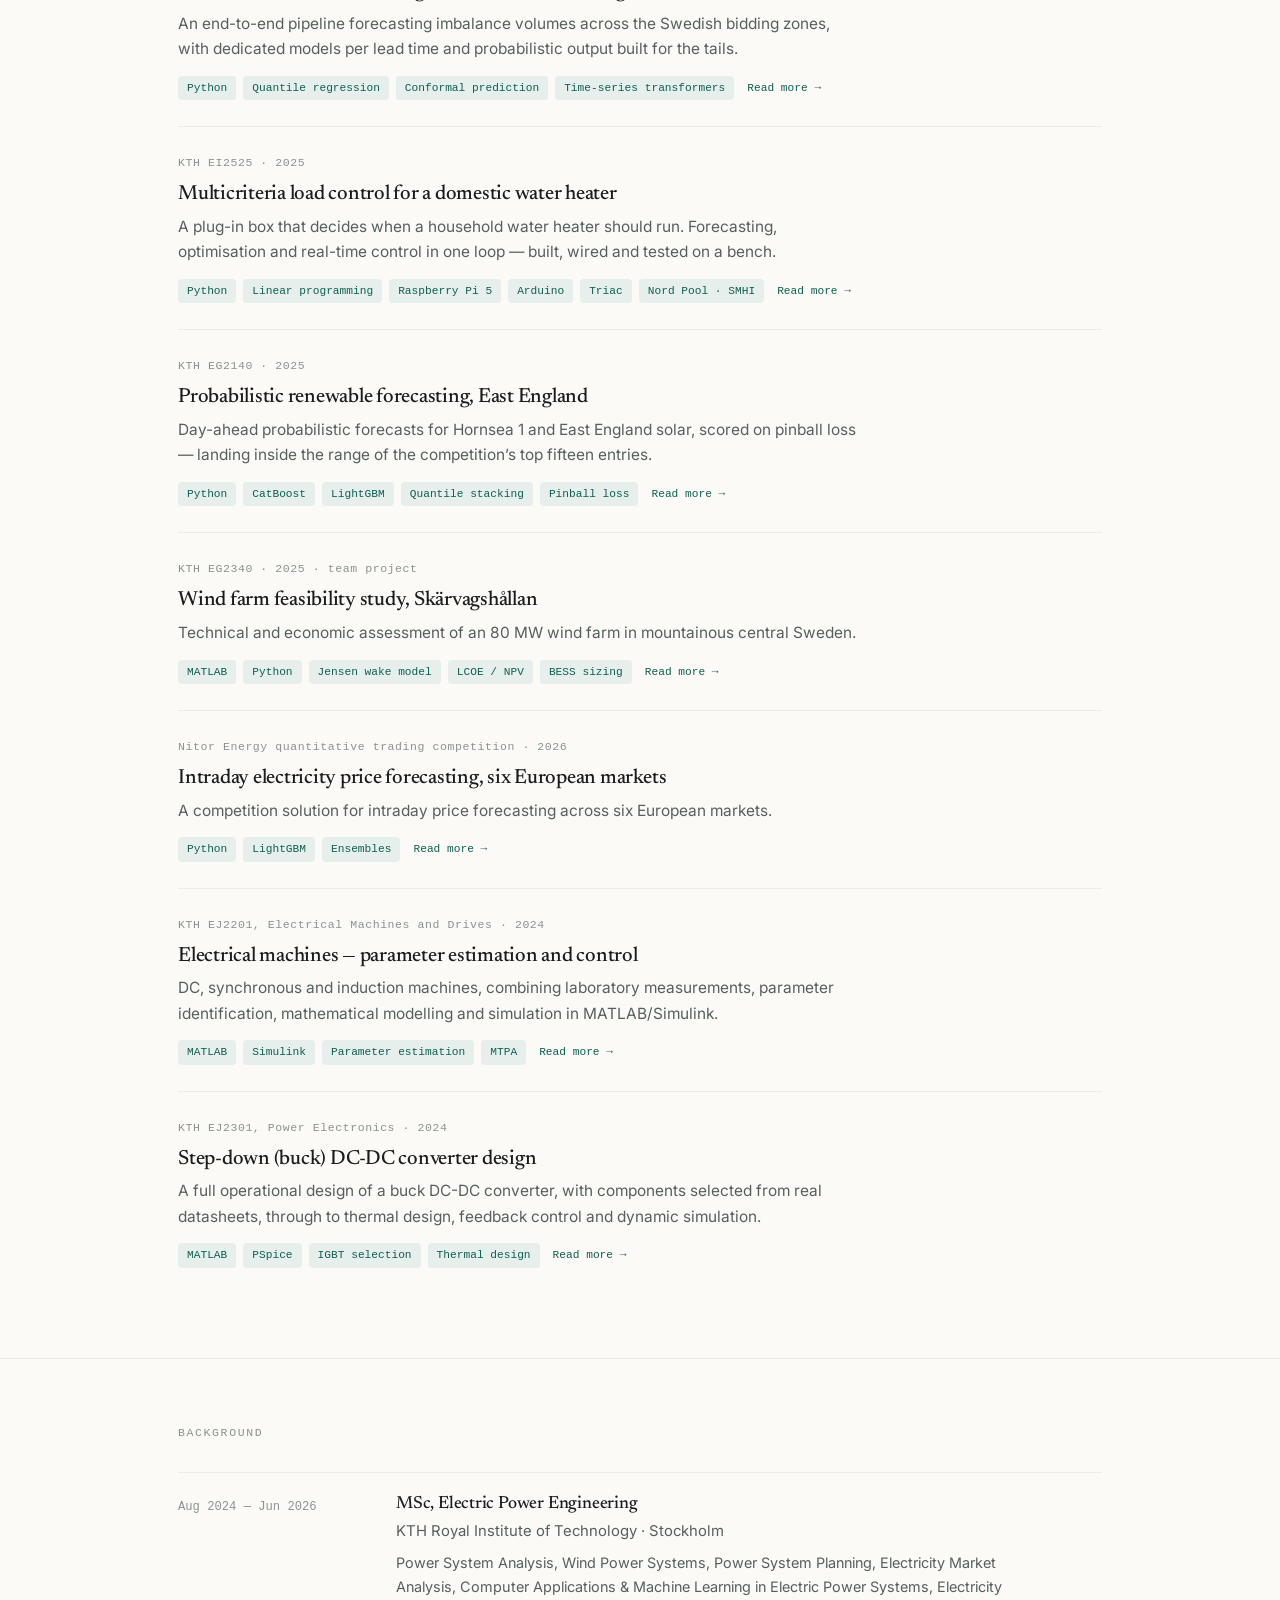
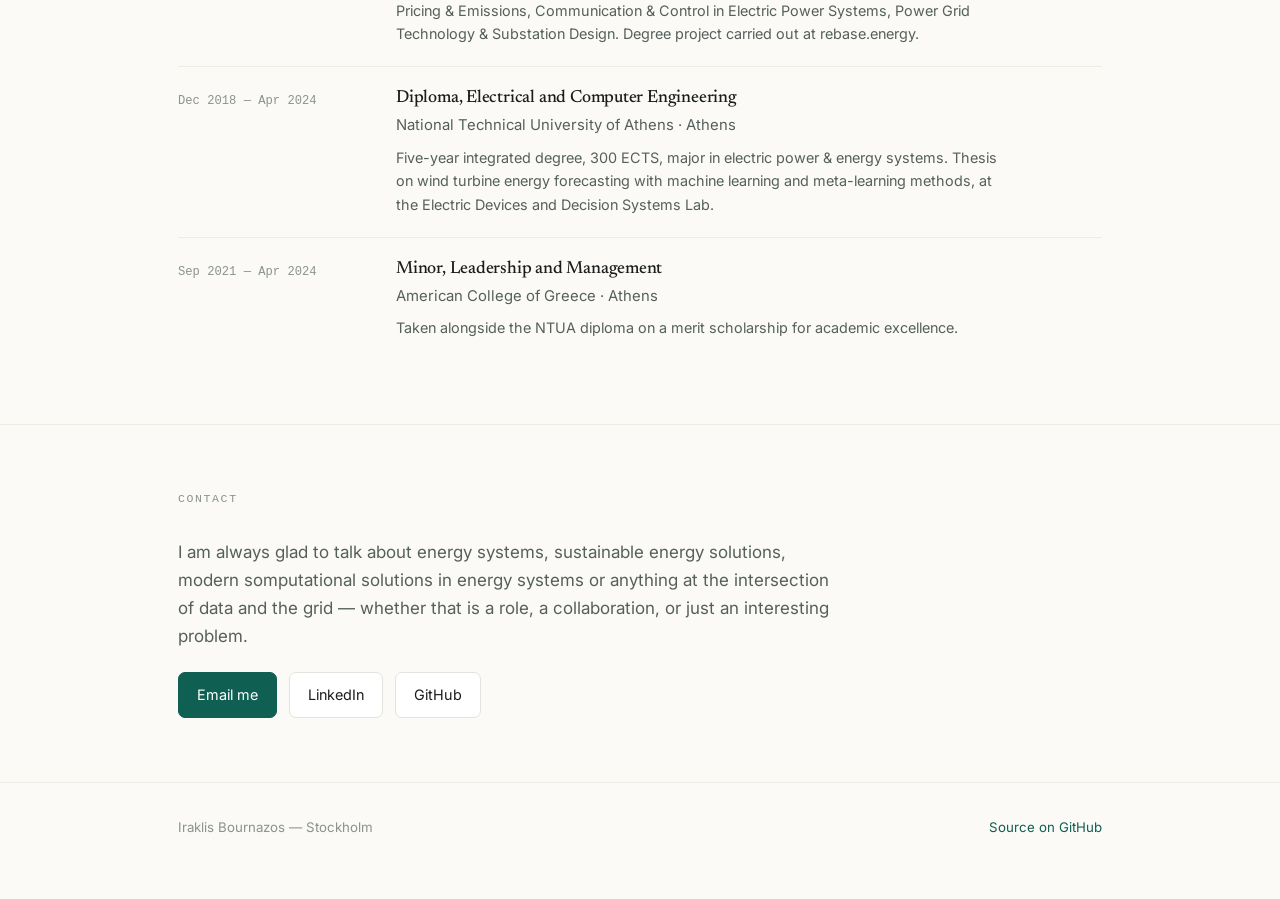
==== commit 7fe449d8: "Focus rows, dark mode toggle, CV spacing, content fixes" ====
--- a/index.html
+++ b/index.html
@@ -3,12 +3,12 @@
 <head>
 <meta charset="utf-8">
 <meta name="viewport" content="width=device-width, initial-scale=1">
-<title>Iraklis Bournazos — Energy forecasting &amp; power systems</title>
-<meta name="description" content="Electrical engineer working on forecasting for power systems and electricity markets. MSc Electric Power Engineering, KTH. Based in Stockholm.">
+<title>Iraklis Bournazos — Electrical &amp; Computer Engineer NTUA — Electric Power Engineer KTH</title>
+<meta name="description" content="Electrical engineer working in power systems, forecasting, machine learning applications in energy systems. MSc Electric Power Engineering, KTH. Based in Stockholm.">
 <link rel="canonical" href="https://iraklis-bournazos.github.io/">
 <meta property="og:type" content="website">
-<meta property="og:title" content="Iraklis Bournazos — Energy forecasting &amp; power systems">
-<meta property="og:description" content="Electrical engineer working on forecasting for power systems and electricity markets. MSc Electric Power Engineering, KTH. Based in Stockholm.">
+<meta property="og:title" content="Iraklis Bournazos — Electrical &amp; Computer Engineer NTUA — Electric Power Engineer KTH">
+<meta property="og:description" content="Electrical engineer working in power systems, forecasting, machine learning applications in energy systems. MSc Electric Power Engineering, KTH. Based in Stockholm.">
 <meta property="og:url" content="https://iraklis-bournazos.github.io/">
 <meta property="og:image" content="https://iraklis-bournazos.github.io/img/photo.jpg">
 <meta name="twitter:card" content="summary">
@@ -16,6 +16,16 @@
 <link rel="preconnect" href="https://fonts.gstatic.com" crossorigin>
 <link href="https://fonts.googleapis.com/css2?family=Newsreader:opsz,wght@6..72,400;6..72,500&family=Inter:wght@400;500;600&display=swap" rel="stylesheet">
 <link rel="stylesheet" href="style.css">
+<script>
+  (function () {
+    try {
+      var t = localStorage.getItem("theme");
+      if (t === "dark" || t === "light") {
+        document.documentElement.setAttribute("data-theme", t);
+      }
+    } catch (e) {}
+  })();
+</script>
 </head>
 <body>
 
@@ -28,6 +38,17 @@
       <a href="cv.html">CV</a>
       <a href="index.html#contact" class="hide-sm">Contact</a>
       <a href="https://github.com/Iraklis-Bournazos">GitHub</a>
+      <button class="theme-toggle" type="button" aria-label="Switch between light and dark">
+        <svg class="icon-moon" viewBox="0 0 24 24" fill="none" stroke="currentColor"
+             stroke-width="1.8" stroke-linecap="round" stroke-linejoin="round" aria-hidden="true">
+          <path d="M21 12.79A9 9 0 1 1 11.21 3 7 7 0 0 0 21 12.79z"/>
+        </svg>
+        <svg class="icon-sun" viewBox="0 0 24 24" fill="none" stroke="currentColor"
+             stroke-width="1.8" stroke-linecap="round" stroke-linejoin="round" aria-hidden="true">
+          <circle cx="12" cy="12" r="4"/>
+          <path d="M12 2v2M12 20v2M4.9 4.9l1.4 1.4M17.7 17.7l1.4 1.4M2 12h2M20 12h2M4.9 19.1l1.4-1.4M17.7 6.3l1.4-1.4"/>
+        </svg>
+      </button>
     </nav>
   </div>
 </div>
@@ -40,18 +61,11 @@
       <div>
         <p class="eyebrow">Stockholm, Sweden</p>
         <h1>Iraklis Bournazos</h1>
-        <p class="role">Electrical engineer working on forecasting for power systems and electricity markets.</p>
+        
         <p>I have a five-year Diploma in Electrical and Computer Engineering from the <strong>National
-Technical University of Athens</strong> and an MSc in Electric Power Engineering from <strong>KTH</strong>,
-where I specialised in power system operation, planning and electricity markets.</p>
-<p>Most of my work sits between two fields: the statistical machinery of forecasting, and the
-physical and market realities of the grid being forecast. I have built net load forecasts
-covering 350 Norwegian municipalities, imbalance volume forecasts for the Swedish bidding
-zones, and a load controller that runs on a Raspberry Pi inside a water heater.</p>
-<p>I like problems where the answer has to survive contact with a real system — where a model
-that looks good in cross-validation still has to cope with missing meters, drifting
-behaviour and weather that refuses to repeat itself.</p>
-        <div class="status"><span class="dot"></span>Currently at <a href="https://www.rebase.energy/">rebase.energy</a> — open to roles from autumn 2026</div>
+Technical University of Athens</strong> and an MSc in Electric Power Engineering from <strong>KTH</strong>.</p>
+<p>I am a power systems engineer combining deep energy-domain expertise with machine learning, forecasting and optimization. I work on problems at the intersection of the physical power system, electricity markets and data — from renewable integration and system operation to probabilistic forecasting and data-driven methods. What interests me most is turning complex energy-system behaviour into models and tools that are technically rigorous and deployable.</p>
+        
       </div>
     </div>
   </div>
@@ -60,12 +74,7 @@
 <section>
   <div class="wrap">
     <h2>What I work on</h2>
-    <div class="focus"><div><h4>Forecasting under uncertainty</h4><p>Load, generation, prices and imbalance. Probabilistic output rather than point estimates —
-quantile regression, conformal calibration, and honest treatment of the tails, because in
-energy the extreme hours are usually the expensive ones.</p></div><div><h4>Energy data at scale</h4><p>Open metering, weather reanalysis and market data — Elhub, ENTSO-E, ERA5, Nord Pool.
-Pipelines built to survive real-world drift, gaps and non-stationarity rather than a clean
-benchmark dataset.</p></div><div><h4>Power systems engineering</h4><p>The domain underneath the models: system operation, market design, wind integration, grid
-connection and the techno-economics that decide what actually gets built.</p></div></div>
+    <div class="focus"><div class="focus-card"><div class="focus-head"><span class="focus-num">01</span><h4>Power Systems &amp; Energy Engineering</h4></div><div class="focus-main"><ul class="chips"><li>renewable energy systems</li><li>power system analysis</li><li>energy storage</li><li>integration of distributed energy resources</li><li>electricity markets and regulation</li><li>smart grids</li><li>electromobility</li><li>resilient power systems</li></ul><div class="focus-body"><p>My background spans multiple layers of the energy system — from power electronics, electrical machines and drives to system-level analysis, electricity markets, forecasting and optimization.</p></div></div></div><div class="focus-card"><div class="focus-head"><span class="focus-num">02</span><h4>Data-driven Modeling, Machine Learning &amp; Optimization</h4></div><div class="focus-main"><p class="focus-lede">applying machine learning, optimization and computational methods to complex engineering and energy-system problems</p><div class="focus-body"><p>Experience with end-to-end forecasting and modeling workflows, including feature engineering, gradient-boosting models, probabilistic and quantile forecasting, conformal calibration, time-series validation, and model evaluation. I also work with mathematical optimization and simulation methods, including linear programming, stochastic approaches and Monte Carlo methods.</p></div></div></div></div>
   </div>
 </section>
 
@@ -76,7 +85,7 @@
     <a class="project" href="projects/norway-net-load.html">
       <p class="project-meta">MSc thesis · rebase.energy &amp; KTH · 2026</p>
       <h3>Municipal-scale net load forecasting for Norway</h3>
-      <p class="blurb">Day-ahead net load forecasts for all 350 Norwegian municipalities, disaggregated by consumer segment and built entirely on open data. The most useful result is a negative one.</p>
+      <p class="blurb">Day-ahead net load forecasts for all 350 Norwegian municipalities, disaggregated by consumer segment.</p>
       <div class="tags"><span class="tag">Python</span><span class="tag">LightGBM</span><span class="tag">Elhub AMI</span><span class="tag">ERA5</span><span class="tag">GeoPandas</span><span class="more">Read more →</span></div>
     </a>
     <a class="project" href="projects/imbalance-volumes.html">
@@ -86,13 +95,13 @@
       <div class="tags"><span class="tag">Python</span><span class="tag">Quantile regression</span><span class="tag">Conformal prediction</span><span class="tag">Time-series transformers</span><span class="more">Read more →</span></div>
     </a>
     <a class="project" href="projects/multicriteria-load-control.html">
-      <p class="project-meta">KTH EI2525 · 2025 · with Dio Randa Damara and Hadrien Guillaud</p>
+      <p class="project-meta">KTH EI2525 · 2025</p>
       <h3>Multicriteria load control for a domestic water heater</h3>
       <p class="blurb">A plug-in box that decides when a household water heater should run. Forecasting, optimisation and real-time control in one loop — built, wired and tested on a bench.</p>
       <div class="tags"><span class="tag">Python</span><span class="tag">Linear programming</span><span class="tag">Raspberry Pi 5</span><span class="tag">Arduino</span><span class="tag">Triac</span><span class="tag">Nord Pool · SMHI</span><span class="more">Read more →</span></div>
     </a>
     <a class="project" href="projects/east-england-forecasting.html">
-      <p class="project-meta">KTH EG2140 · 2025 · IEEE competition sponsored by Ørsted and rebase.energy</p>
+      <p class="project-meta">KTH EG2140 · 2025</p>
       <h3>Probabilistic renewable forecasting, East England</h3>
       <p class="blurb">Day-ahead probabilistic forecasts for Hornsea 1 and East England solar, scored on pinball loss — landing inside the range of the competition&rsquo;s top fifteen entries.</p>
       <div class="tags"><span class="tag">Python</span><span class="tag">CatBoost</span><span class="tag">LightGBM</span><span class="tag">Quantile stacking</span><span class="tag">Pinball loss</span><span class="more">Read more →</span></div>
@@ -100,20 +109,26 @@
     <a class="project" href="projects/wind-farm-feasibility.html">
       <p class="project-meta">KTH EG2340 · 2025 · team project</p>
       <h3>Wind farm feasibility study, Skärvagshållan</h3>
-      <p class="blurb">Technical and economic assessment of an 80 MW wind farm in mountainous central Sweden, where two of the obvious answers turned out to be wrong once the details were modelled.</p>
+      <p class="blurb">Technical and economic assessment of an 80 MW wind farm in mountainous central Sweden.</p>
       <div class="tags"><span class="tag">MATLAB</span><span class="tag">Python</span><span class="tag">Jensen wake model</span><span class="tag">LCOE / NPV</span><span class="tag">BESS sizing</span><span class="more">Read more →</span></div>
     </a>
     <a class="project" href="projects/nitor-intraday-prices.html">
       <p class="project-meta">Nitor Energy quantitative trading competition · 2026</p>
       <h3>Intraday electricity price forecasting, six European markets</h3>
-      <p class="blurb">A competition solution for intraday price forecasting across six European markets, built around the part that actually drives the error: spikes.</p>
+      <p class="blurb">A competition solution for intraday price forecasting across six European markets.</p>
       <div class="tags"><span class="tag">Python</span><span class="tag">LightGBM</span><span class="tag">Ensembles</span><span class="more">Read more →</span></div>
     </a>
-    <a class="project" href="projects/power-electronics-machines.html">
-      <p class="project-meta">KTH EJ2301 &amp; EJ2201 · 2024–2025</p>
-      <h3>Power electronics and electrical machines</h3>
-      <p class="blurb">Hardware-level coursework behind the systems work — converter component selection from datasheets, and machine parameter estimation from laboratory measurements.</p>
-      <div class="tags"><span class="tag">MATLAB</span><span class="tag">Simulink</span><span class="tag">PSpice</span><span class="tag">Parameter estimation</span><span class="more">Read more →</span></div>
+    <a class="project" href="projects/electrical-machines.html">
+      <p class="project-meta">KTH EJ2201, Electrical Machines and Drives · 2024</p>
+      <h3>Electrical machines — parameter estimation and control</h3>
+      <p class="blurb">DC, synchronous and induction machines, combining laboratory measurements, parameter identification, mathematical modelling and simulation in MATLAB/Simulink.</p>
+      <div class="tags"><span class="tag">MATLAB</span><span class="tag">Simulink</span><span class="tag">Parameter estimation</span><span class="tag">MTPA</span><span class="more">Read more →</span></div>
+    </a>
+    <a class="project" href="projects/power-electronics.html">
+      <p class="project-meta">KTH EJ2301, Power Electronics · 2024</p>
+      <h3>Step-down (buck) DC-DC converter design</h3>
+      <p class="blurb">A full operational design of a buck DC-DC converter, with components selected from real datasheets, through to thermal design, feedback control and dynamic simulation.</p>
+      <div class="tags"><span class="tag">MATLAB</span><span class="tag">PSpice</span><span class="tag">IGBT selection</span><span class="tag">Thermal design</span><span class="more">Read more →</span></div>
     </a>
   </div>
 </section>
@@ -123,11 +138,11 @@
     <h2>Background</h2>
     
     <div class="edu-item">
-      <div class="edu-when">Aug 2024 — Aug 2026</div>
+      <div class="edu-when">Aug 2024 — Jun 2026</div>
       <div>
         <h3>MSc, Electric Power Engineering</h3>
         <p class="where">KTH Royal Institute of Technology · Stockholm</p>
-        <p class="note">Power system analysis and operation, electricity market analysis, power system planning, wind power systems, communication and control in electric power systems, and machine learning applications in electric power systems. Degree project carried out at rebase.energy.</p>
+        <p class="note">Power System Analysis, Wind Power Systems, Power System Planning, Electricity Market Analysis, Computer Applications &amp; Machine Learning in Electric Power Systems, Electricity Pricing &amp; Emissions, Communication &amp; Control in Electric Power Systems, Power Grid Technology &amp; Substation Design. Degree project carried out at rebase.energy.</p>
       </div>
     </div>
     <div class="edu-item">
@@ -135,7 +150,7 @@
       <div>
         <h3>Diploma, Electrical and Computer Engineering</h3>
         <p class="where">National Technical University of Athens · Athens</p>
-        <p class="note">Five-year integrated degree, 300 ECTS, major in energy. Thesis on wind turbine energy forecasting with machine learning and meta-learning methods, at the Electric Devices and Decision Systems Lab.</p>
+        <p class="note">Five-year integrated degree, 300 ECTS, major in electric power &amp; energy systems. Thesis on wind turbine energy forecasting with machine learning and meta-learning methods, at the Electric Devices and Decision Systems Lab.</p>
       </div>
     </div>
     <div class="edu-item">
@@ -152,8 +167,7 @@
 <section id="contact">
   <div class="wrap">
     <h2>Contact</h2>
-    <div class="contact-text"><p>I am always glad to talk about forecasting, electricity markets, or anything at the
-intersection of data and the grid — whether that is a role, a collaboration, or just an
+    <div class="contact-text"><p>I am always glad to talk about energy systems, sustainable energy solutions, modern somputational solutions in energy systems or anything at the intersection of data and the grid — whether that is a role, a collaboration, or just an
 interesting problem.</p></div>
     <div class="contact-row"><a class="btn primary" href="mailto:bournazosiraklis@gmail.com">Email me</a><a class="btn" href="https://www.linkedin.com/in/iraklis-bournazos">LinkedIn</a><a class="btn" href="https://github.com/Iraklis-Bournazos">GitHub</a></div>
   </div>
@@ -167,5 +181,23 @@
   </div>
 </footer>
 
+<script>
+  (function () {
+    var root = document.documentElement;
+    function current() {
+      var set = root.getAttribute("data-theme");
+      if (set) return set;
+      return window.matchMedia("(prefers-color-scheme: dark)").matches ? "dark" : "light";
+    }
+    document.querySelectorAll(".theme-toggle").forEach(function (btn) {
+      btn.addEventListener("click", function () {
+        var next = current() === "dark" ? "light" : "dark";
+        root.setAttribute("data-theme", next);
+        try { localStorage.setItem("theme", next); } catch (e) {}
+      });
+    });
+  })();
+</script>
+
 </body>
 </html>
--- a/style.css
+++ b/style.css
@@ -22,8 +22,9 @@
   --page:    980px;
 }
 
+/* dark palette: system preference, unless the visitor has explicitly chosen light */
 @media (prefers-color-scheme: dark) {
-  :root {
+  :root:not([data-theme="light"]) {
     --bg:        #141614;
     --bg-raised: #1c1f1d;
     --text:      #eceae4;
@@ -36,6 +37,18 @@
   }
 }
 
+:root[data-theme="dark"] {
+    --bg:        #141614;
+    --bg-raised: #1c1f1d;
+    --text:      #eceae4;
+    --text-soft: #a8b0ac;
+    --text-mute: #7a827e;
+    --accent:    #6fc4b0;
+    --accent-soft: #1d2f2a;
+    --line:      #2b302d;
+    --line-soft: #232725;
+  }
+
 *, *::before, *::after { box-sizing: border-box; }
 
 html { -webkit-text-size-adjust: 100%; }
@@ -199,21 +212,86 @@
 /* ---------- focus strip ---------- */
 
 .focus {
+  display: flex;
+  flex-direction: column;
+  gap: 20px;
+}
+
+/* each area of work is a full-width row: label column on the left, text on the right */
+.focus-card {
+  position: relative;
   display: grid;
-  grid-template-columns: repeat(3, 1fr);
-  gap: 34px;
-}
-.focus h4 {
-  font-size: 0.95rem;
-  font-weight: 600;
-  margin: 0 0 7px;
+  grid-template-columns: 240px 1fr;
+  gap: 40px;
+  padding: 30px 32px 30px 30px;
+  border: 1px solid var(--line);
+  border-radius: 12px;
+  background: var(--bg-raised);
+  overflow: hidden;
+}
+
+.focus-card::before {
+  content: "";
+  position: absolute;
+  inset: 0 auto 0 0;
+  width: 3px;
+  background: linear-gradient(180deg, var(--accent), transparent 85%);
+}
+
+.focus-head { }
+
+.focus-num {
+  display: block;
+  font-family: var(--mono);
+  font-size: 0.66rem;
+  letter-spacing: 0.16em;
+  color: var(--accent);
+  margin-bottom: 9px;
+}
+
+.focus-card h4 {
+  font-family: var(--serif);
+  font-size: 1.32rem;
+  font-weight: 500;
+  letter-spacing: -0.014em;
+  line-height: 1.2;
+  margin: 0;
   color: var(--text);
 }
-.focus p {
-  margin: 0;
-  font-size: 0.92rem;
-  color: var(--text-soft);
-  line-height: 1.6;
+
+.chips {
+  list-style: none;
+  display: flex;
+  flex-wrap: wrap;
+  gap: 6px;
+  margin: 0 0 16px;
+  padding: 0;
+}
+.chips li {
+  font-size: 0.775rem;
+  line-height: 1.35;
+  padding: 4px 10px;
+  border-radius: 5px;
+  background: var(--accent-soft);
+  color: var(--accent);
+}
+
+.focus-body p {
+  margin: 0 0 12px;
+  font-size: 0.945rem;
+  line-height: 1.68;
+  color: var(--text-soft);
+  max-width: 72ch;
+}
+.focus-body p:last-child { margin-bottom: 0; }
+
+@media (max-width: 820px) {
+  .focus-card {
+    grid-template-columns: 1fr;
+    gap: 18px;
+    padding: 24px 22px 24px 20px;
+  }
+  .focus-card h4 { font-size: 1.15rem; }
 }
 
 /* ---------- project list ---------- */
@@ -298,9 +376,11 @@
 .btn.primary { background: var(--accent); border-color: var(--accent); color: #fff; }
 .btn.primary:hover { opacity: 0.9; color: #fff; }
 @media (prefers-color-scheme: dark) {
-  .btn.primary { color: #10231f; }
-  .btn.primary:hover { color: #10231f; }
-}
+  :root:not([data-theme="light"]) .btn.primary { color: #10231f; }
+  :root:not([data-theme="light"]) .btn.primary:hover { color: #10231f; }
+}
+:root[data-theme="dark"] .btn.primary,
+:root[data-theme="dark"] .btn.primary:hover { color: #10231f; }
 
 /* ---------- footer ---------- */
 
@@ -318,7 +398,6 @@
   body { font-size: 16px; }
   .hero-grid { grid-template-columns: 1fr; gap: 24px; }
   .portrait { width: 108px; height: 108px; }
-  .focus { grid-template-columns: 1fr; gap: 26px; }
   .edu-item { grid-template-columns: 1fr; gap: 6px; }
   .topnav { gap: 18px; font-size: 0.82rem; }
   .topnav a.hide-sm { display: none; }
@@ -453,7 +532,10 @@
   border-radius: 6px;
   cursor: pointer;
 }
-@media (prefers-color-scheme: dark) { .cv-actions button { color: #10231f; } }
+@media (prefers-color-scheme: dark) {
+  :root:not([data-theme="light"]) .cv-actions button { color: #10231f; }
+}
+:root[data-theme="dark"] .cv-actions button { color: #10231f; }
 
 .cv {
   max-width: 800px;
@@ -512,7 +594,10 @@
   margin-top: 3px;
   letter-spacing: -0.01em;
 }
-@media (prefers-color-scheme: dark) { .cv-qr svg .qrline { stroke: var(--text); } }
+@media (prefers-color-scheme: dark) {
+  :root:not([data-theme="light"]) .cv-qr svg .qrline { stroke: var(--text); }
+}
+:root[data-theme="dark"] .cv-qr svg .qrline { stroke: var(--text); }
 
 /* summary */
 
@@ -539,14 +624,15 @@
 
 .cv-entry {
   display: grid;
-  grid-template-columns: 132px 1fr;
-  gap: 18px;
+  grid-template-columns: 138px 1fr;
+  gap: 22px;
   margin-bottom: 11px;
   break-inside: avoid;
   page-break-inside: avoid;
 }
 .cv-when {
   font-size: 0.78rem;
+  white-space: nowrap;
   color: var(--text-mute);
   padding-top: 2px;
 }
@@ -615,7 +701,7 @@
     margin: 0;
     padding: 0;
     font-size: 9.1pt;
-    line-height: 1.29;
+    line-height: 1.275;
   }
 
   .cv-id h1 { font-size: 20pt; }
@@ -629,17 +715,18 @@
   .cv-when { font-size: 8.2pt; color: #555 !important; }
   .cv-body h3 { font-size: 9.0pt; color: #000 !important; }
   .cv-sub { font-size: 8.1pt; color: #555 !important; }
-  .cv-body ul, .cv-text, ul.tight { font-size: 8.45pt; color: #222 !important; }
-  .cv-body li { margin-bottom: 1px; }
-  ul.tight li { margin-bottom: 0.5px; }
-  .cv-entry { grid-template-columns: 92px 1fr; gap: 12px; }
+  .cv-body ul, .cv-text, ul.tight { font-size: 8.6pt; color: #222 !important; }
+  .cv-body li { margin-bottom: 1.5px; }
+  ul.tight li { margin-bottom: 1.5px; }
+  .cv-entry { grid-template-columns: 116px 1fr; gap: 15px; }
+  .cv-when { font-size: 7.5pt; white-space: nowrap; }
   .cv-head { padding-bottom: 11px; }
   .cv-sub { margin-bottom: 3px; }
 
   .cv-section { break-inside: auto; page-break-inside: auto; }
   .cv-section h2 { break-after: avoid; page-break-after: avoid; }
-  .cv-entry { break-inside: avoid; page-break-inside: avoid; margin-bottom: 5px; }
-  .cv-section { margin-top: 9px; }
+  .cv-entry { break-inside: avoid; page-break-inside: avoid; margin-bottom: 6px; }
+  .cv-section { margin-top: 10px; }
 
   a { color: #000 !important; text-decoration: none !important; }
   .cv-photo { -webkit-print-color-adjust: exact; print-color-adjust: exact; }
@@ -657,7 +744,7 @@
 }
 .cv-skill b { color: var(--text); font-weight: 600; }
 @media print {
-  .cv-skill { font-size: 8.45pt; color: #222 !important; margin-bottom: 2px; }
+  .cv-skill { font-size: 8.6pt; color: #222 !important; margin-bottom: 2px; }
   .cv-skill b { color: #000 !important; }
 }
 
@@ -688,3 +775,52 @@
 .prose td:first-child { color: var(--text); }
 .prose tbody tr:last-child td { border-bottom: none; }
 .prose td strong { color: var(--text); }
+
+/* a "Focus:" line that reads as a sentence rather than a keyword list */
+.focus-lede {
+  margin: 0 0 16px;
+  padding-left: 13px;
+  border-left: 2px solid var(--accent-soft);
+  font-size: 0.895rem;
+  line-height: 1.55;
+  color: var(--text);
+}
+@media (prefers-color-scheme: dark) {
+  :root:not([data-theme="light"]) .focus-lede { border-left-color: var(--accent); }
+}
+:root[data-theme="dark"] .focus-lede { border-left-color: var(--accent); }
+
+/* ---------------------------------------------------------------
+   Theme toggle button
+   --------------------------------------------------------------- */
+
+.theme-toggle {
+  display: inline-flex;
+  align-items: center;
+  justify-content: center;
+  width: 32px;
+  height: 32px;
+  padding: 0;
+  border: 1px solid var(--line);
+  border-radius: 8px;
+  background: var(--bg-raised);
+  color: var(--text-soft);
+  cursor: pointer;
+  flex: none;
+}
+.theme-toggle:hover { color: var(--accent); border-color: var(--accent); }
+.theme-toggle svg { width: 16px; height: 16px; display: block; }
+
+/* show sun in dark mode, moon in light mode */
+.theme-toggle .icon-sun  { display: none; }
+.theme-toggle .icon-moon { display: block; }
+@media (prefers-color-scheme: dark) {
+  :root:not([data-theme="light"]) .theme-toggle .icon-sun  { display: block; }
+  :root:not([data-theme="light"]) .theme-toggle .icon-moon { display: none; }
+}
+:root[data-theme="dark"] .theme-toggle .icon-sun  { display: block; }
+:root[data-theme="dark"] .theme-toggle .icon-moon { display: none; }
+:root[data-theme="light"] .theme-toggle .icon-sun  { display: none; }
+:root[data-theme="light"] .theme-toggle .icon-moon { display: block; }
+
+@media print { .theme-toggle { display: none !important; } }
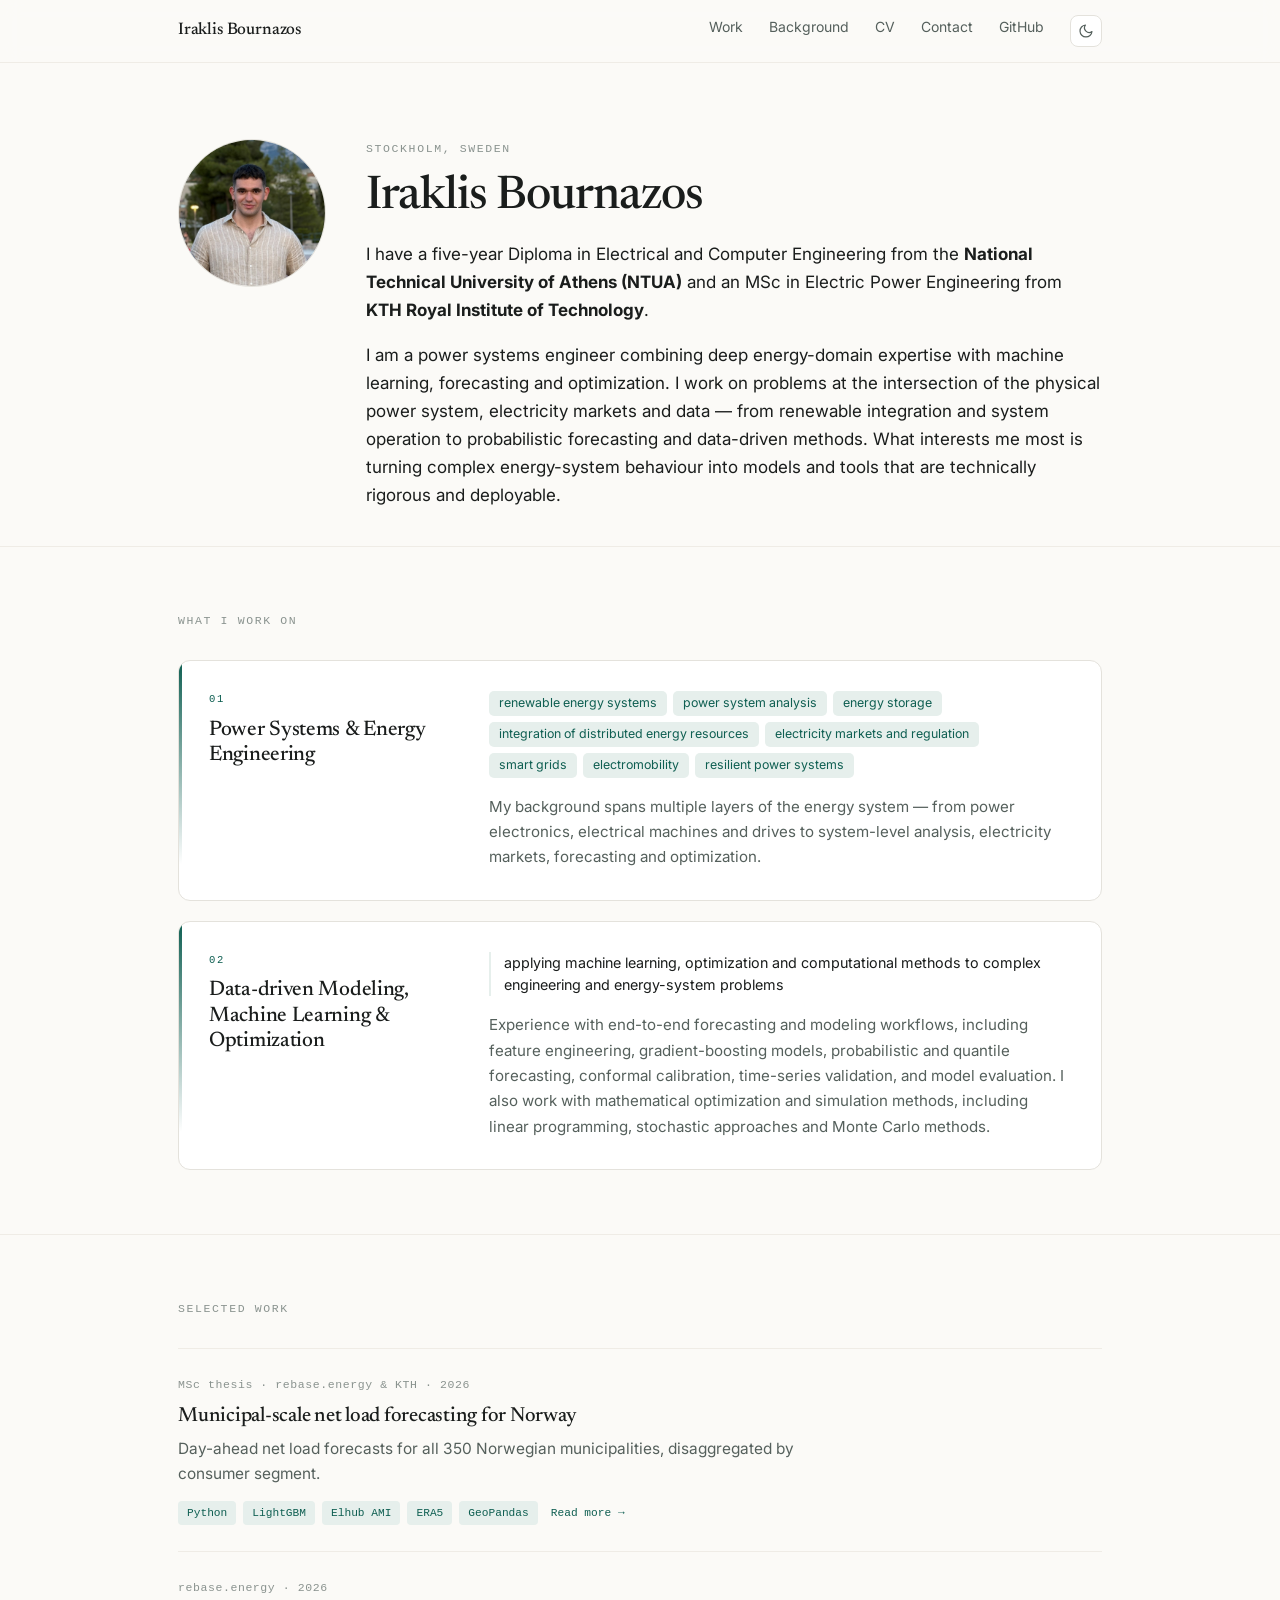
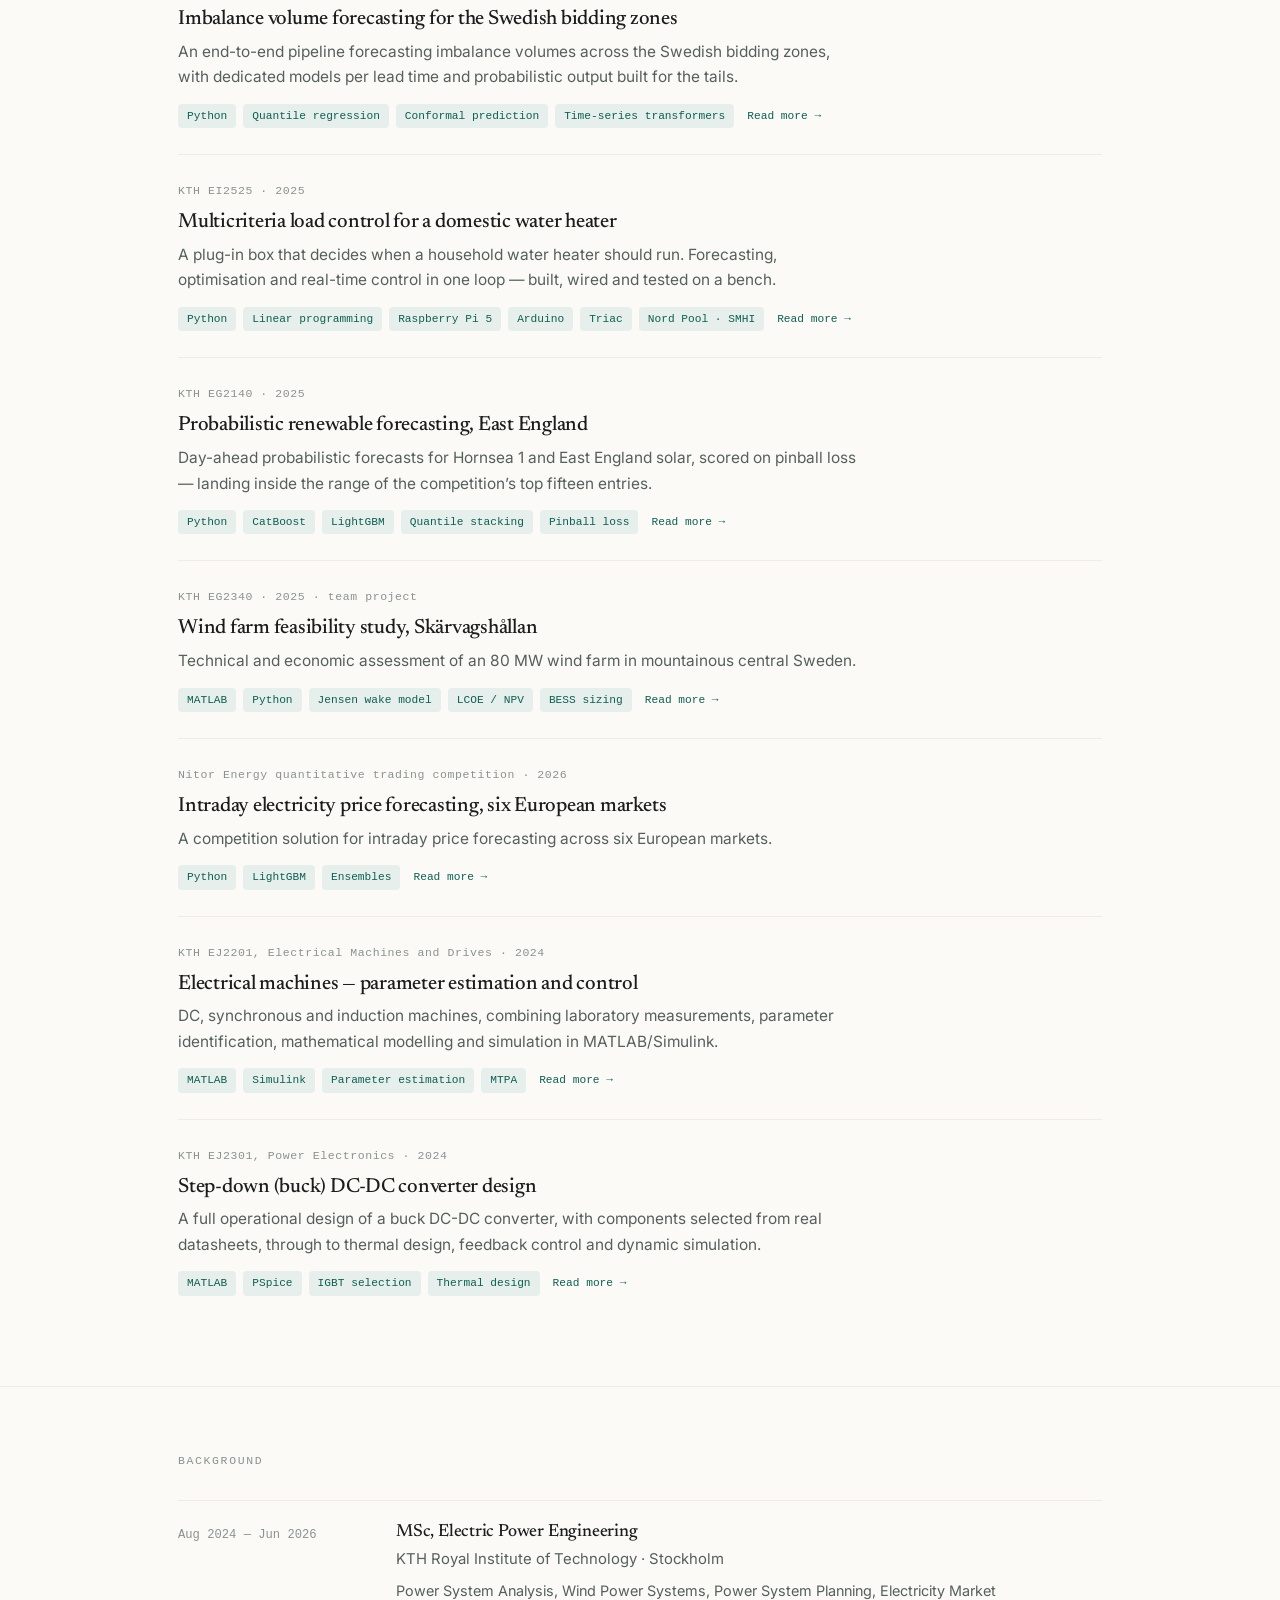
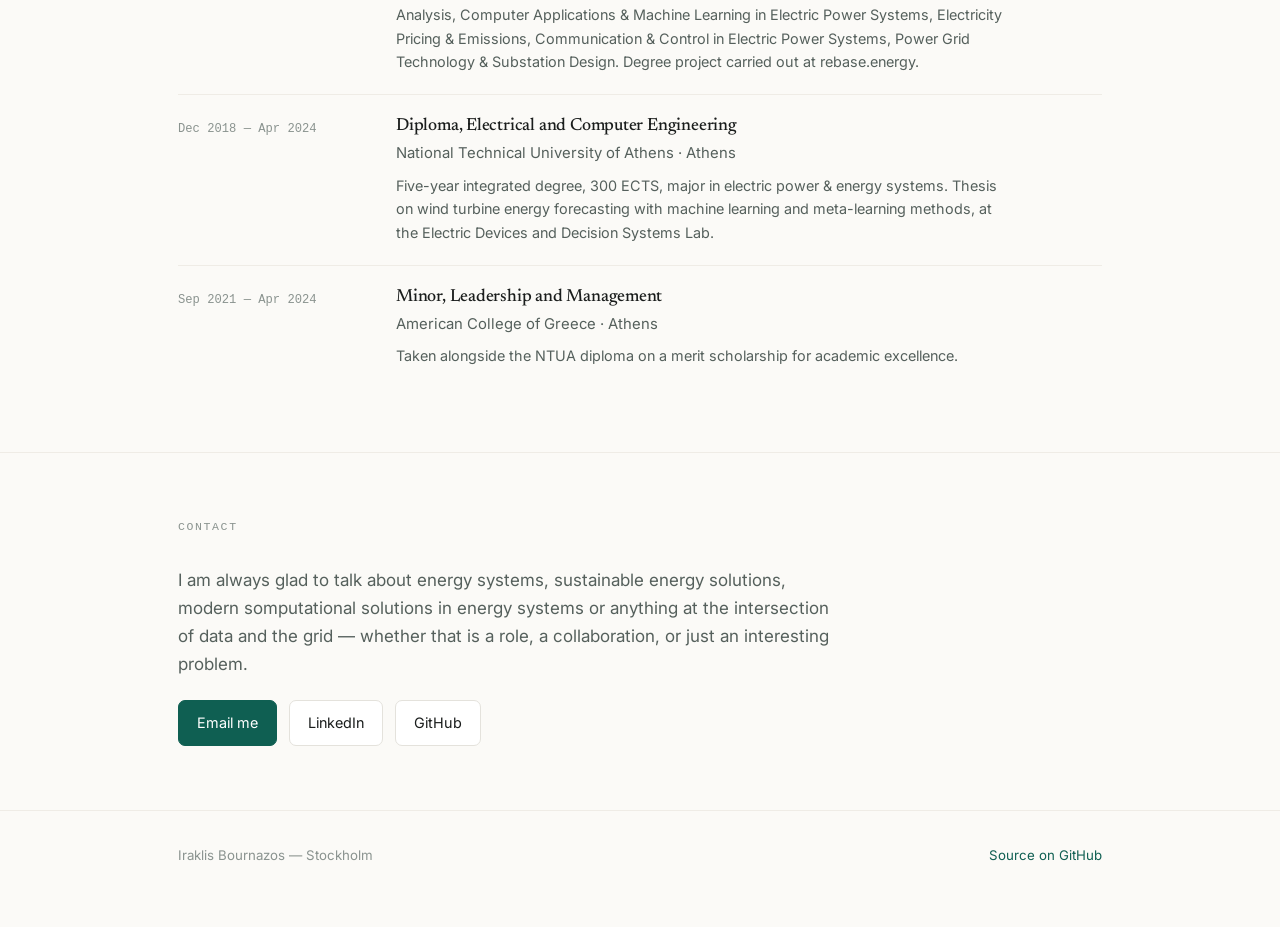
==== commit f89bf92d: "Fix QR scaling (missing viewBox); QR at half photo size; full university names" ====
--- a/index.html
+++ b/index.html
@@ -63,7 +63,8 @@
         <h1>Iraklis Bournazos</h1>
         
         <p>I have a five-year Diploma in Electrical and Computer Engineering from the <strong>National
-Technical University of Athens</strong> and an MSc in Electric Power Engineering from <strong>KTH</strong>.</p>
+Technical University of Athens (NTUA)</strong> and an MSc in Electric Power Engineering from
+<strong>KTH Royal Institute of Technology</strong>.</p>
 <p>I am a power systems engineer combining deep energy-domain expertise with machine learning, forecasting and optimization. I work on problems at the intersection of the physical power system, electricity markets and data — from renewable integration and system operation to probabilistic forecasting and data-driven methods. What interests me most is turning complex energy-system behaviour into models and tools that are technically rigorous and deployable.</p>
         
       </div>
--- a/style.css
+++ b/style.css
@@ -500,18 +500,10 @@
 
 .cv-actions {
   max-width: 800px;
-  margin: 28px auto 0;
-  padding: 12px 18px;
+  margin: 30px auto -6px;
+  padding: 0 28px;
   display: flex;
-  align-items: center;
-  justify-content: space-between;
-  gap: 16px;
-  flex-wrap: wrap;
-  background: var(--bg-raised);
-  border: 1px solid var(--line);
-  border-radius: 8px;
-  font-size: 0.85rem;
-  color: var(--text-soft);
+  justify-content: flex-end;
 }
 .cv-actions kbd {
   font-family: var(--mono);
@@ -524,14 +516,19 @@
 }
 .cv-actions button {
   font: inherit;
-  font-size: 0.85rem;
-  padding: 8px 16px;
+  font-size: 0.87rem;
+  display: inline-flex;
+  align-items: center;
+  gap: 8px;
+  padding: 9px 18px;
   border: 1px solid var(--accent);
   background: var(--accent);
   color: #fff;
-  border-radius: 6px;
+  border-radius: 8px;
   cursor: pointer;
 }
+.cv-actions button:hover { opacity: 0.9; }
+.cv-actions button svg { width: 15px; height: 15px; }
 @media (prefers-color-scheme: dark) {
   :root:not([data-theme="light"]) .cv-actions button { color: #10231f; }
 }
@@ -549,23 +546,24 @@
 
 .cv-head {
   display: grid;
-  grid-template-columns: 92px 1fr 96px;
-  gap: 20px;
-  align-items: start;
-  padding-bottom: 16px;
+  grid-template-columns: 118px 1fr 67px;
+  gap: 26px;
+  align-items: center;
+  padding-bottom: 18px;
   border-bottom: 1.5px solid var(--text);
 }
 
 .cv-photo {
-  width: 92px; height: 92px;
-  border-radius: 4px;
+  width: 118px; height: 118px;
+  border-radius: 6px;
   object-fit: cover;
-  object-position: 58% 28%;
+  object-position: 58% 26%;
+  display: block;
 }
 
 .cv-id h1 {
   font-family: var(--serif);
-  font-size: 1.85rem;
+  font-size: 2rem;
   font-weight: 500;
   letter-spacing: -0.02em;
   margin: 0 0 2px;
@@ -577,7 +575,7 @@
   margin: 0 0 9px;
 }
 .cv-contact {
-  font-size: 0.8rem;
+  font-size: 0.815rem;
   color: var(--text-soft);
   margin: 0;
   line-height: 1.55;
@@ -585,7 +583,8 @@
 .cv-contact a { color: var(--text-soft); }
 
 .cv-qr { text-align: center; }
-.cv-qr svg { width: 96px; height: 96px; display: block; }
+.cv-qr { display: flex; justify-content: flex-end; align-items: center; }
+.cv-qr svg { width: 67px; height: 67px; display: block; }
 .cv-qr span {
   display: block;
   font-family: var(--mono);
@@ -675,7 +674,7 @@
 .cv-split h2 { margin-bottom: 9px; }
 
 @media (max-width: 640px) {
-  .cv-head { grid-template-columns: 64px 1fr; }
+  .cv-head { grid-template-columns: 84px 1fr; }
   .cv-qr { display: none; }
   .cv-entry { grid-template-columns: 1fr; gap: 2px; }
   .cv-split { grid-template-columns: 1fr; gap: 18px; }
@@ -701,15 +700,15 @@
     margin: 0;
     padding: 0;
     font-size: 9.1pt;
-    line-height: 1.275;
+    line-height: 1.25;
   }
 
-  .cv-id h1 { font-size: 20pt; }
+  .cv-id h1 { font-size: 21pt; }
   .cv-tagline { font-size: 10pt; color: #333 !important; }
   .cv-contact, .cv-contact a { font-size: 7.8pt; color: #444 !important; }
-  .cv-summary { font-size: 8.9pt; color: #222 !important; margin: 9px 0 2px; }
-
-  .cv-head { border-bottom-color: #000 !important; }
+  .cv-summary { font-size: 8.8pt; color: #222 !important; margin: 8px 0 1px; }
+
+  .cv-head { border-bottom-color: #000 !important; gap: 22px; }
   .cv-section h2 { font-size: 7.4pt; color: #000 !important; border-bottom-color: #999 !important;
                    margin-bottom: 7px; padding-bottom: 3px; }
   .cv-when { font-size: 8.2pt; color: #555 !important; }
@@ -725,8 +724,8 @@
 
   .cv-section { break-inside: auto; page-break-inside: auto; }
   .cv-section h2 { break-after: avoid; page-break-after: avoid; }
-  .cv-entry { break-inside: avoid; page-break-inside: avoid; margin-bottom: 6px; }
-  .cv-section { margin-top: 10px; }
+  .cv-entry { break-inside: avoid; page-break-inside: avoid; margin-bottom: 5px; }
+  .cv-section { margin-top: 8.5px; }
 
   a { color: #000 !important; text-decoration: none !important; }
   .cv-photo { -webkit-print-color-adjust: exact; print-color-adjust: exact; }
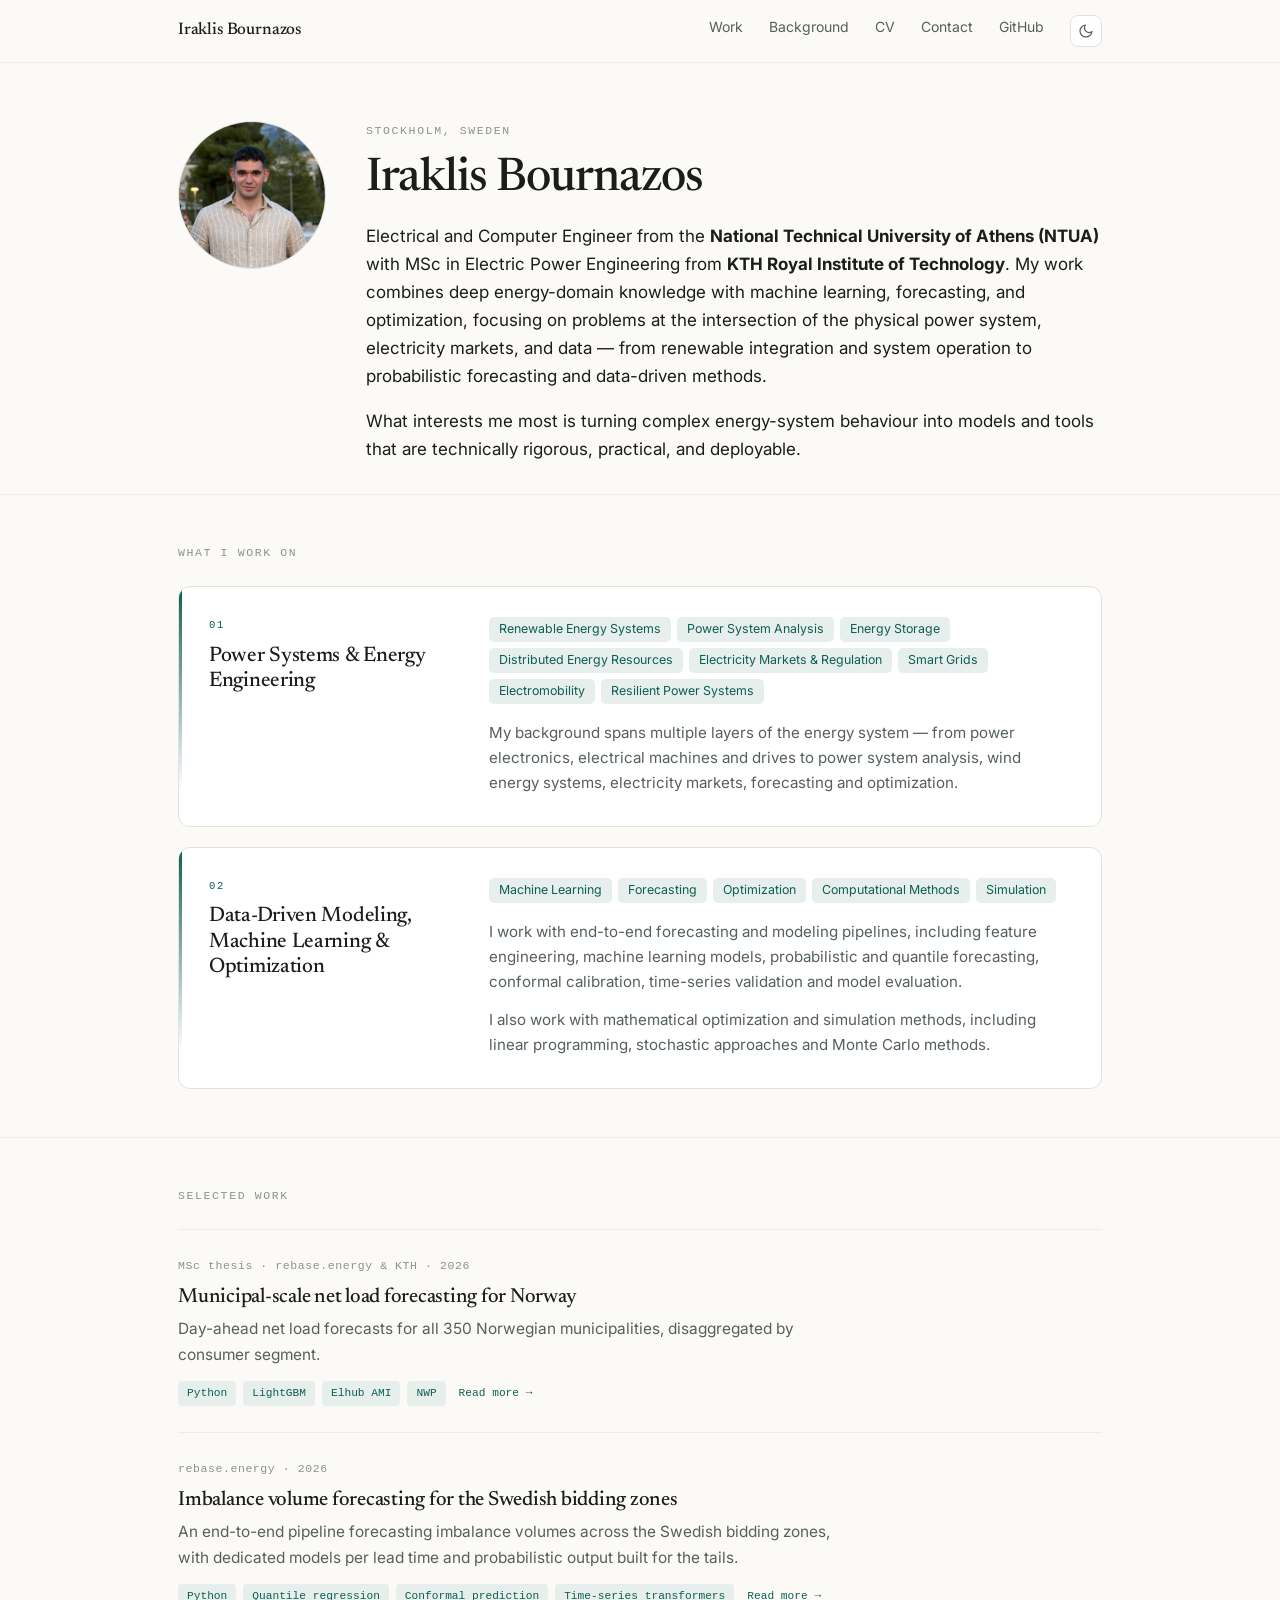
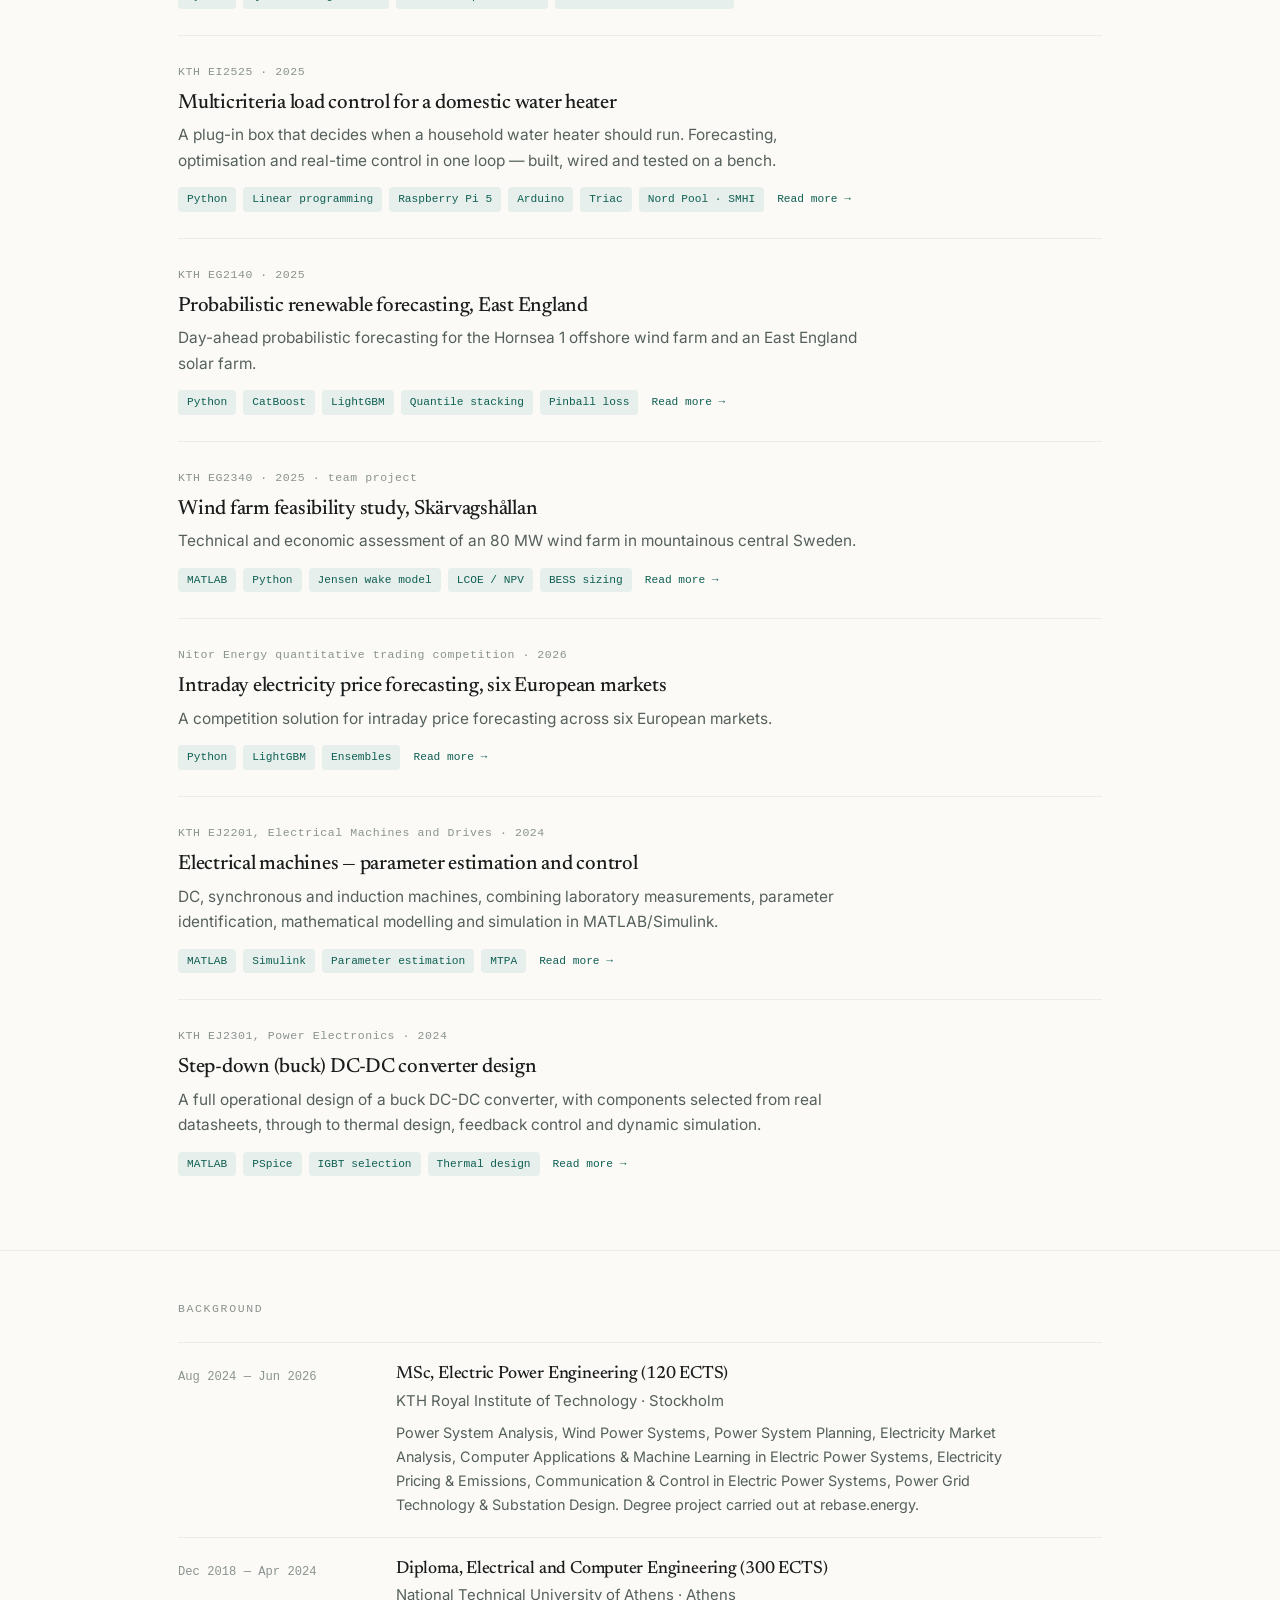
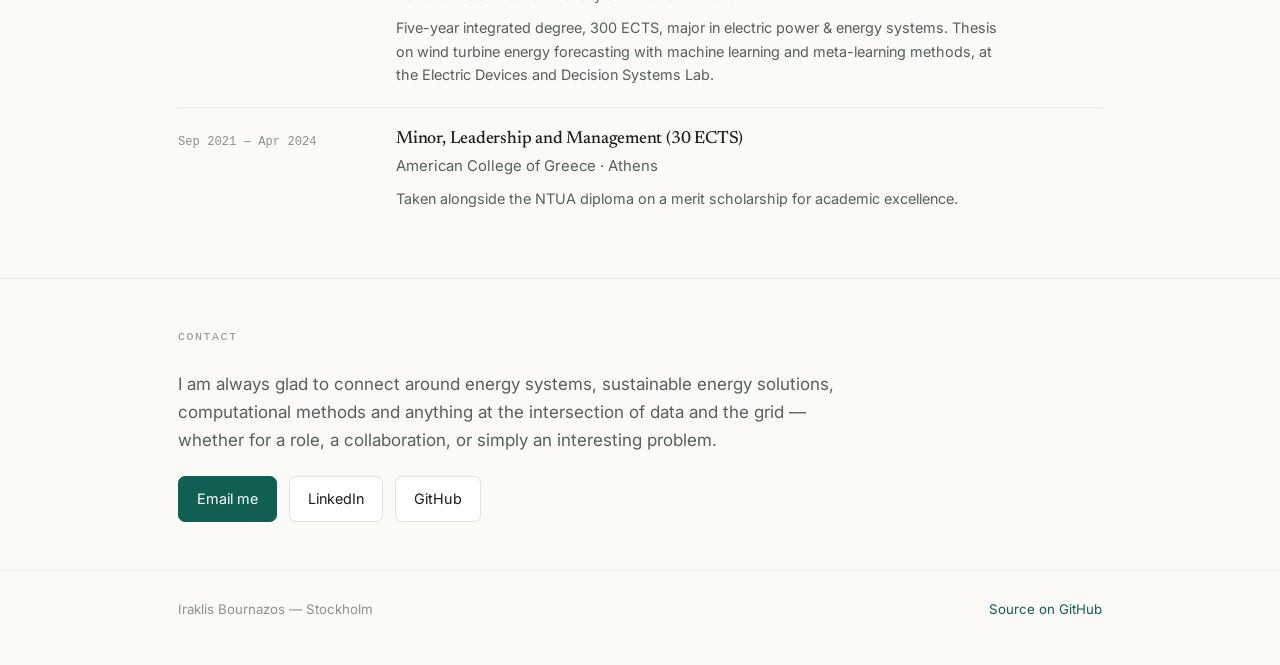
==== commit 292aa85b: "Content refresh, focus chips on both cards, CV education restructure - parse_focus now accepts **Foc" ====
--- a/index.html
+++ b/index.html
@@ -62,10 +62,8 @@
         <p class="eyebrow">Stockholm, Sweden</p>
         <h1>Iraklis Bournazos</h1>
         
-        <p>I have a five-year Diploma in Electrical and Computer Engineering from the <strong>National
-Technical University of Athens (NTUA)</strong> and an MSc in Electric Power Engineering from
-<strong>KTH Royal Institute of Technology</strong>.</p>
-<p>I am a power systems engineer combining deep energy-domain expertise with machine learning, forecasting and optimization. I work on problems at the intersection of the physical power system, electricity markets and data — from renewable integration and system operation to probabilistic forecasting and data-driven methods. What interests me most is turning complex energy-system behaviour into models and tools that are technically rigorous and deployable.</p>
+        <p>Electrical and Computer Engineer from the <strong>National Technical University of Athens (NTUA)</strong> with MSc in Electric Power Engineering from <strong>KTH Royal Institute of Technology</strong>. My work combines deep energy-domain knowledge with machine learning, forecasting, and optimization, focusing on problems at the intersection of the physical power system, electricity markets, and data — from renewable integration and system operation to probabilistic forecasting and data-driven methods.</p>
+<p>What interests me most is turning complex energy-system behaviour into models and tools that are technically rigorous, practical, and deployable.</p>
         
       </div>
     </div>
@@ -75,7 +73,8 @@
 <section>
   <div class="wrap">
     <h2>What I work on</h2>
-    <div class="focus"><div class="focus-card"><div class="focus-head"><span class="focus-num">01</span><h4>Power Systems &amp; Energy Engineering</h4></div><div class="focus-main"><ul class="chips"><li>renewable energy systems</li><li>power system analysis</li><li>energy storage</li><li>integration of distributed energy resources</li><li>electricity markets and regulation</li><li>smart grids</li><li>electromobility</li><li>resilient power systems</li></ul><div class="focus-body"><p>My background spans multiple layers of the energy system — from power electronics, electrical machines and drives to system-level analysis, electricity markets, forecasting and optimization.</p></div></div></div><div class="focus-card"><div class="focus-head"><span class="focus-num">02</span><h4>Data-driven Modeling, Machine Learning &amp; Optimization</h4></div><div class="focus-main"><p class="focus-lede">applying machine learning, optimization and computational methods to complex engineering and energy-system problems</p><div class="focus-body"><p>Experience with end-to-end forecasting and modeling workflows, including feature engineering, gradient-boosting models, probabilistic and quantile forecasting, conformal calibration, time-series validation, and model evaluation. I also work with mathematical optimization and simulation methods, including linear programming, stochastic approaches and Monte Carlo methods.</p></div></div></div></div>
+    <div class="focus"><div class="focus-card"><div class="focus-head"><span class="focus-num">01</span><h4>Power Systems &amp; Energy Engineering</h4></div><div class="focus-main"><ul class="chips"><li>Renewable Energy Systems</li><li>Power System Analysis</li><li>Energy Storage</li><li>Distributed Energy Resources</li><li>Electricity Markets &amp; Regulation</li><li>Smart Grids</li><li>Electromobility</li><li>Resilient Power Systems</li></ul><div class="focus-body"><p>My background spans multiple layers of the energy system — from power electronics, electrical machines and drives to power system analysis, wind energy systems, electricity markets, forecasting and optimization.</p></div></div></div><div class="focus-card"><div class="focus-head"><span class="focus-num">02</span><h4>Data-Driven Modeling, Machine Learning &amp; Optimization</h4></div><div class="focus-main"><ul class="chips"><li>Machine Learning</li><li>Forecasting</li><li>Optimization</li><li>Computational Methods</li><li>Simulation</li></ul><div class="focus-body"><p>I work with end-to-end forecasting and modeling pipelines, including feature engineering, machine learning models, probabilistic and quantile forecasting, conformal calibration, time-series validation and model evaluation.</p>
+<p>I also work with mathematical optimization and simulation methods, including linear programming, stochastic approaches and Monte Carlo methods.</p></div></div></div></div>
   </div>
 </section>
 
@@ -87,7 +86,7 @@
       <p class="project-meta">MSc thesis · rebase.energy &amp; KTH · 2026</p>
       <h3>Municipal-scale net load forecasting for Norway</h3>
       <p class="blurb">Day-ahead net load forecasts for all 350 Norwegian municipalities, disaggregated by consumer segment.</p>
-      <div class="tags"><span class="tag">Python</span><span class="tag">LightGBM</span><span class="tag">Elhub AMI</span><span class="tag">ERA5</span><span class="tag">GeoPandas</span><span class="more">Read more →</span></div>
+      <div class="tags"><span class="tag">Python</span><span class="tag">LightGBM</span><span class="tag">Elhub AMI</span><span class="tag">NWP</span><span class="more">Read more →</span></div>
     </a>
     <a class="project" href="projects/imbalance-volumes.html">
       <p class="project-meta">rebase.energy · 2026</p>
@@ -104,7 +103,7 @@
     <a class="project" href="projects/east-england-forecasting.html">
       <p class="project-meta">KTH EG2140 · 2025</p>
       <h3>Probabilistic renewable forecasting, East England</h3>
-      <p class="blurb">Day-ahead probabilistic forecasts for Hornsea 1 and East England solar, scored on pinball loss — landing inside the range of the competition&rsquo;s top fifteen entries.</p>
+      <p class="blurb">Day-ahead probabilistic forecasting for the Hornsea 1 offshore wind farm and an East England solar farm.</p>
       <div class="tags"><span class="tag">Python</span><span class="tag">CatBoost</span><span class="tag">LightGBM</span><span class="tag">Quantile stacking</span><span class="tag">Pinball loss</span><span class="more">Read more →</span></div>
     </a>
     <a class="project" href="projects/wind-farm-feasibility.html">
@@ -141,7 +140,7 @@
     <div class="edu-item">
       <div class="edu-when">Aug 2024 — Jun 2026</div>
       <div>
-        <h3>MSc, Electric Power Engineering</h3>
+        <h3>MSc, Electric Power Engineering (120 ECTS)</h3>
         <p class="where">KTH Royal Institute of Technology · Stockholm</p>
         <p class="note">Power System Analysis, Wind Power Systems, Power System Planning, Electricity Market Analysis, Computer Applications &amp; Machine Learning in Electric Power Systems, Electricity Pricing &amp; Emissions, Communication &amp; Control in Electric Power Systems, Power Grid Technology &amp; Substation Design. Degree project carried out at rebase.energy.</p>
       </div>
@@ -149,7 +148,7 @@
     <div class="edu-item">
       <div class="edu-when">Dec 2018 — Apr 2024</div>
       <div>
-        <h3>Diploma, Electrical and Computer Engineering</h3>
+        <h3>Diploma, Electrical and Computer Engineering (300 ECTS)</h3>
         <p class="where">National Technical University of Athens · Athens</p>
         <p class="note">Five-year integrated degree, 300 ECTS, major in electric power &amp; energy systems. Thesis on wind turbine energy forecasting with machine learning and meta-learning methods, at the Electric Devices and Decision Systems Lab.</p>
       </div>
@@ -157,7 +156,7 @@
     <div class="edu-item">
       <div class="edu-when">Sep 2021 — Apr 2024</div>
       <div>
-        <h3>Minor, Leadership and Management</h3>
+        <h3>Minor, Leadership and Management (30 ECTS)</h3>
         <p class="where">American College of Greece · Athens</p>
         <p class="note">Taken alongside the NTUA diploma on a merit scholarship for academic excellence.</p>
       </div>
@@ -168,8 +167,7 @@
 <section id="contact">
   <div class="wrap">
     <h2>Contact</h2>
-    <div class="contact-text"><p>I am always glad to talk about energy systems, sustainable energy solutions, modern somputational solutions in energy systems or anything at the intersection of data and the grid — whether that is a role, a collaboration, or just an
-interesting problem.</p></div>
+    <div class="contact-text"><p>I am always glad to connect around energy systems, sustainable energy solutions, computational methods and anything at the intersection of data and the grid — whether for a role, a collaboration, or simply an interesting problem.</p></div>
     <div class="contact-row"><a class="btn primary" href="mailto:bournazosiraklis@gmail.com">Email me</a><a class="btn" href="https://www.linkedin.com/in/iraklis-bournazos">LinkedIn</a><a class="btn" href="https://github.com/Iraklis-Bournazos">GitHub</a></div>
   </div>
 </section>
--- a/style.css
+++ b/style.css
@@ -75,7 +75,7 @@
   padding: 0 28px;
 }
 
-section { padding: 64px 0; border-top: 1px solid var(--line-soft); }
+section { padding: 48px 0; border-top: 1px solid var(--line-soft); }
 section:first-of-type { border-top: none; }
 
 /* ---------- top bar ---------- */
@@ -116,7 +116,7 @@
 
 /* ---------- hero ---------- */
 
-.hero { padding-top: 76px; padding-bottom: 20px; }
+.hero { padding-top: 58px; padding-bottom: 14px; }
 
 .hero-grid {
   display: grid;
@@ -197,7 +197,7 @@
   text-transform: uppercase;
   color: var(--text-mute);
   font-weight: 500;
-  margin: 0 0 30px;
+  margin: 0 0 24px;
 }
 
 h3 {
@@ -386,7 +386,7 @@
 
 footer {
   border-top: 1px solid var(--line-soft);
-  padding: 34px 0 60px;
+  padding: 28px 0 44px;
   font-size: 0.83rem;
   color: var(--text-mute);
 }
@@ -401,7 +401,7 @@
   .edu-item { grid-template-columns: 1fr; gap: 6px; }
   .topnav { gap: 18px; font-size: 0.82rem; }
   .topnav a.hide-sm { display: none; }
-  section { padding: 48px 0; }
+  section { padding: 38px 0; }
 }
 
 /* ---------------------------------------------------------------
@@ -426,7 +426,7 @@
 }
 .back:hover { color: var(--accent); text-decoration: none; }
 
-.project-hero { padding-top: 56px; padding-bottom: 8px; }
+.project-hero { padding-top: 44px; padding-bottom: 6px; }
 .project-hero h1 {
   font-size: clamp(1.75rem, 4vw, 2.35rem);
   max-width: 20ch;
@@ -580,7 +580,20 @@
   margin: 0;
   line-height: 1.55;
 }
-.cv-contact a { color: var(--text-soft); }
+.cv-contact a {
+  color: var(--text-soft);
+  text-decoration: underline;
+  text-decoration-color: var(--line);
+  text-underline-offset: 2px;
+}
+.cv-contact a:hover { color: var(--accent); text-decoration-color: var(--accent); }
+
+/* the site link reads as "Personal page" on screen, as the URL when printed */
+.print-only { display: none; }
+@media print {
+  .screen-only { display: none; }
+  .print-only  { display: inline; }
+}
 
 .cv-qr { text-align: center; }
 .cv-qr { display: flex; justify-content: flex-end; align-items: center; }
@@ -823,3 +836,10 @@
 :root[data-theme="light"] .theme-toggle .icon-moon { display: block; }
 
 @media print { .theme-toggle { display: none !important; } }
+
+/* labelled facts inside CV entry lists (Grade — ..., Specialisation — ...) */
+.cv-body ul strong, ul.tight strong { color: var(--text); font-weight: 600; }
+.cv-body ul em, ul.tight em { font-style: italic; }
+@media print {
+  .cv-body ul strong, ul.tight strong { color: #000 !important; }
+}
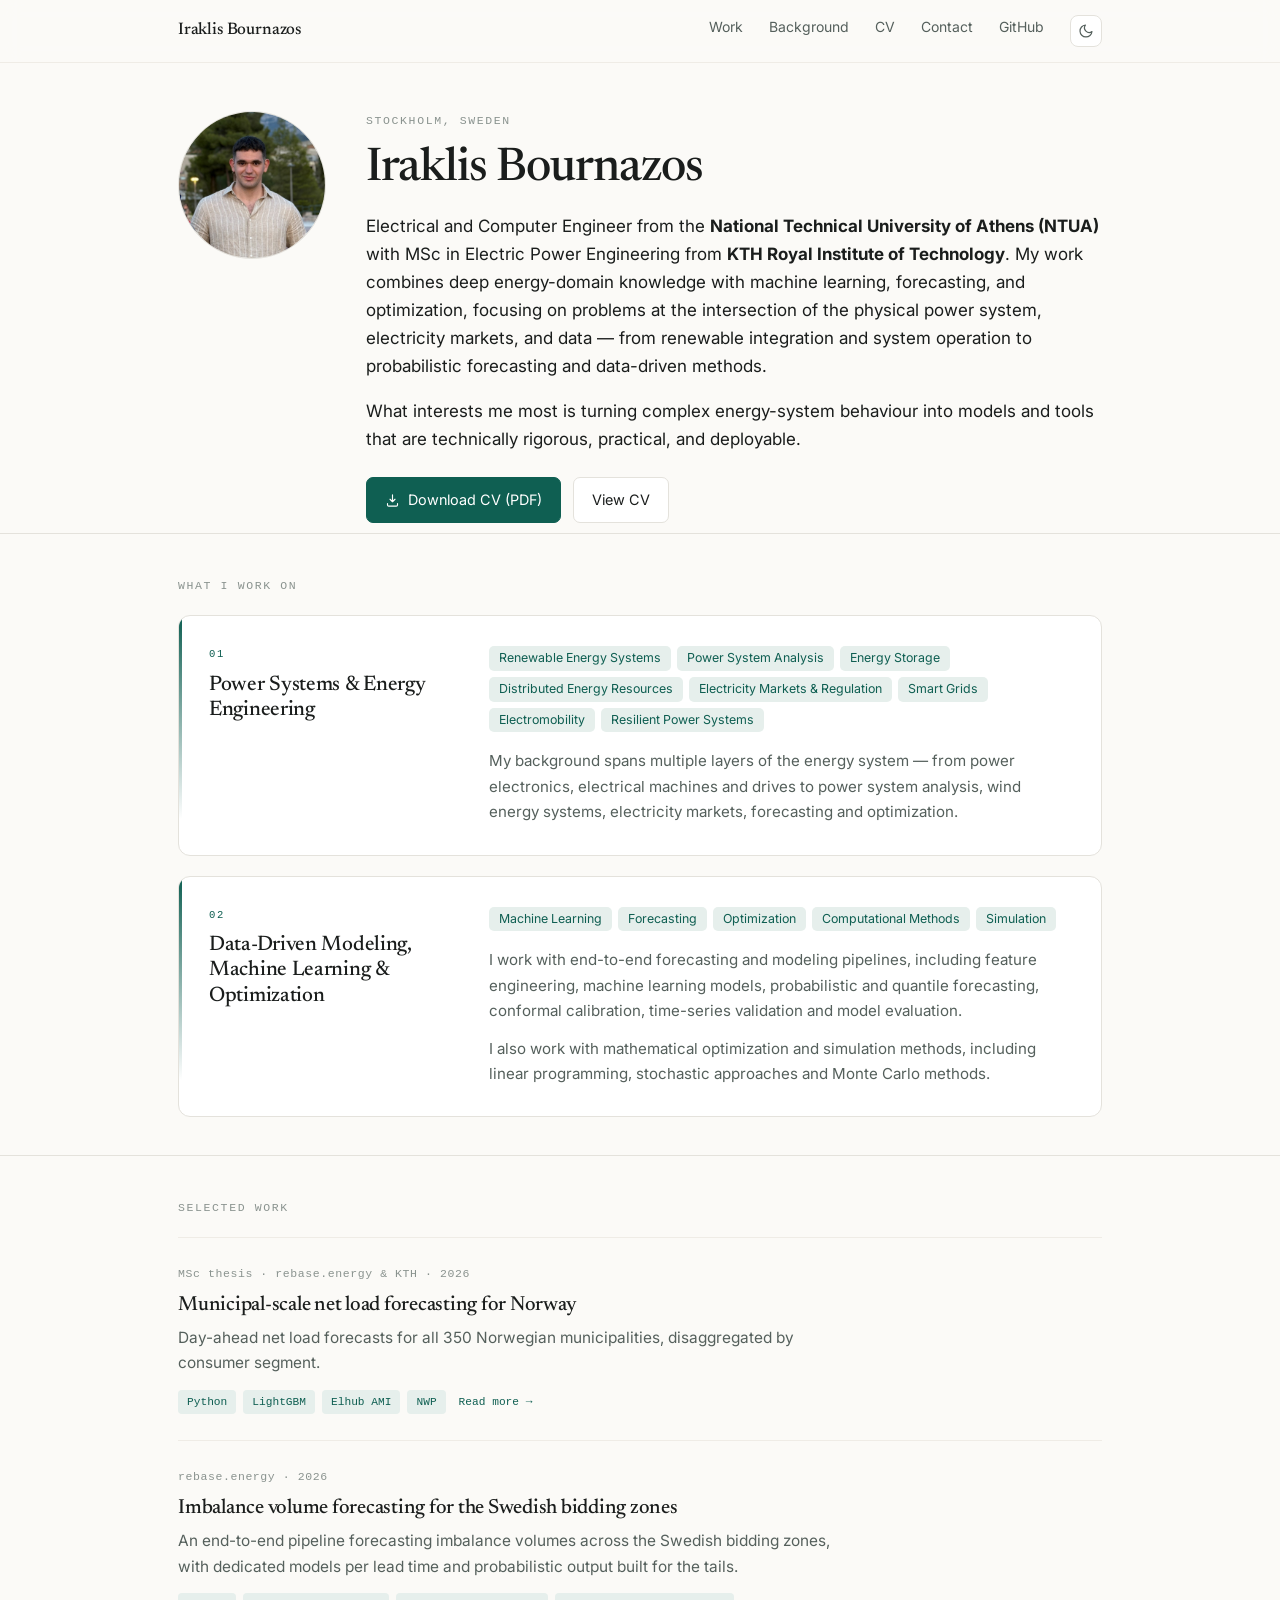
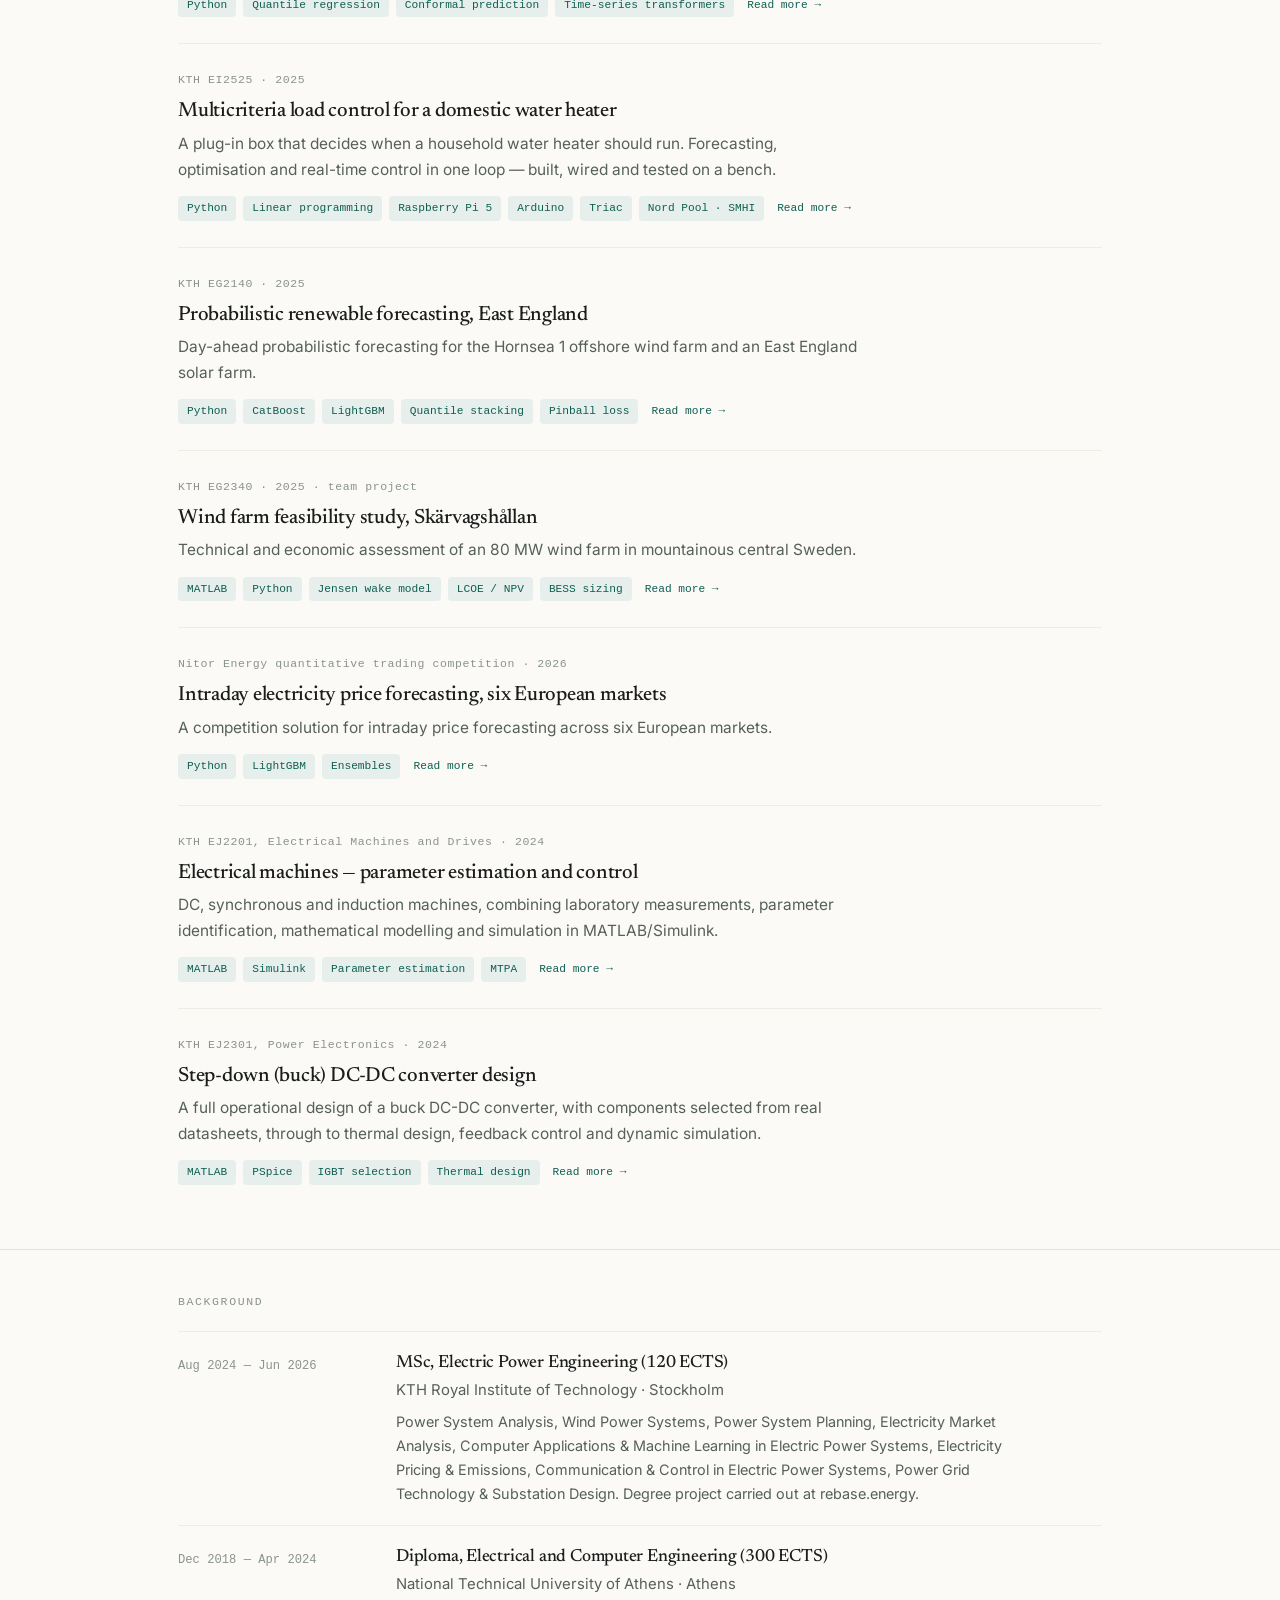
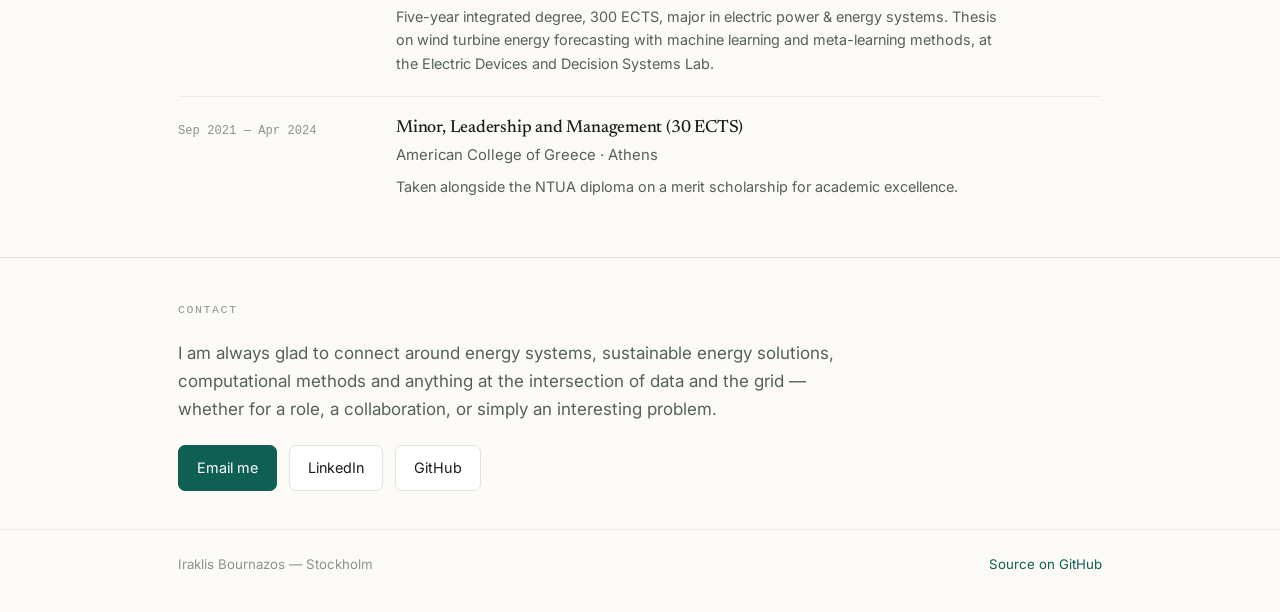
==== commit fc918992: "Add Download CV / View CV buttons to the homepage hero "Download CV (PDF)" links to cv.html?print=1," ====
--- a/index.html
+++ b/index.html
@@ -65,6 +65,7 @@
         <p>Electrical and Computer Engineer from the <strong>National Technical University of Athens (NTUA)</strong> with MSc in Electric Power Engineering from <strong>KTH Royal Institute of Technology</strong>. My work combines deep energy-domain knowledge with machine learning, forecasting, and optimization, focusing on problems at the intersection of the physical power system, electricity markets, and data — from renewable integration and system operation to probabilistic forecasting and data-driven methods.</p>
 <p>What interests me most is turning complex energy-system behaviour into models and tools that are technically rigorous, practical, and deployable.</p>
         
+        <div class="hero-actions"><a class="btn primary" href="cv.html?print=1"><svg viewBox="0 0 24 24" fill="none" stroke="currentColor" stroke-width="1.8" stroke-linecap="round" stroke-linejoin="round" aria-hidden="true"><path d="M12 3v11m0 0 4-4m-4 4-4-4"/><path d="M4 17v2a2 2 0 0 0 2 2h12a2 2 0 0 0 2-2v-2"/></svg>Download CV (PDF)</a><a class="btn" href="cv.html">View CV</a></div>
       </div>
     </div>
   </div>
--- a/style.css
+++ b/style.css
@@ -23,7 +23,7 @@
 }
 
 /* dark palette: system preference, unless the visitor has explicitly chosen light */
-@media (prefers-color-scheme: dark) {
+@media screen and (prefers-color-scheme: dark) {
   :root:not([data-theme="light"]) {
     --bg:        #141614;
     --bg-raised: #1c1f1d;
@@ -75,7 +75,7 @@
   padding: 0 28px;
 }
 
-section { padding: 48px 0; border-top: 1px solid var(--line-soft); }
+section { padding: 42px 0 38px; border-top: 1px solid var(--line); }
 section:first-of-type { border-top: none; }
 
 /* ---------- top bar ---------- */
@@ -116,7 +116,7 @@
 
 /* ---------- hero ---------- */
 
-.hero { padding-top: 58px; padding-bottom: 14px; }
+.hero { padding-top: 48px; padding-bottom: 10px; }
 
 .hero-grid {
   display: grid;
@@ -197,7 +197,7 @@
   text-transform: uppercase;
   color: var(--text-mute);
   font-weight: 500;
-  margin: 0 0 24px;
+  margin: 0 0 20px;
 }
 
 h3 {
@@ -285,7 +285,7 @@
 }
 .focus-body p:last-child { margin-bottom: 0; }
 
-@media (max-width: 820px) {
+@media screen and (max-width: 820px) {
   .focus-card {
     grid-template-columns: 1fr;
     gap: 18px;
@@ -375,7 +375,7 @@
 .btn:hover { border-color: var(--accent); color: var(--accent); text-decoration: none; }
 .btn.primary { background: var(--accent); border-color: var(--accent); color: #fff; }
 .btn.primary:hover { opacity: 0.9; color: #fff; }
-@media (prefers-color-scheme: dark) {
+@media screen and (prefers-color-scheme: dark) {
   :root:not([data-theme="light"]) .btn.primary { color: #10231f; }
   :root:not([data-theme="light"]) .btn.primary:hover { color: #10231f; }
 }
@@ -386,7 +386,7 @@
 
 footer {
   border-top: 1px solid var(--line-soft);
-  padding: 28px 0 44px;
+  padding: 24px 0 36px;
   font-size: 0.83rem;
   color: var(--text-mute);
 }
@@ -394,14 +394,14 @@
 
 /* ---------- responsive ---------- */
 
-@media (max-width: 720px) {
+@media screen and (max-width: 720px) {
   body { font-size: 16px; }
   .hero-grid { grid-template-columns: 1fr; gap: 24px; }
   .portrait { width: 108px; height: 108px; }
   .edu-item { grid-template-columns: 1fr; gap: 6px; }
   .topnav { gap: 18px; font-size: 0.82rem; }
   .topnav a.hide-sm { display: none; }
-  section { padding: 38px 0; }
+  section { padding: 34px 0 30px; }
 }
 
 /* ---------------------------------------------------------------
@@ -529,14 +529,14 @@
 }
 .cv-actions button:hover { opacity: 0.9; }
 .cv-actions button svg { width: 15px; height: 15px; }
-@media (prefers-color-scheme: dark) {
+@media screen and (prefers-color-scheme: dark) {
   :root:not([data-theme="light"]) .cv-actions button { color: #10231f; }
 }
 :root[data-theme="dark"] .cv-actions button { color: #10231f; }
 
 .cv {
   max-width: 800px;
-  margin: 26px auto 80px;
+  margin: 26px auto 20px;
   padding: 0 28px;
   font-size: 0.94rem;
   line-height: 1.5;
@@ -546,7 +546,7 @@
 
 .cv-head {
   display: grid;
-  grid-template-columns: 118px 1fr 67px;
+  grid-template-columns: 118px 1fr 84px;
   gap: 26px;
   align-items: center;
   padding-bottom: 18px;
@@ -580,6 +580,7 @@
   margin: 0;
   line-height: 1.55;
 }
+.cv-contact b { font-weight: 600; color: var(--text); }
 .cv-contact a {
   color: var(--text-soft);
   text-decoration: underline;
@@ -588,25 +589,28 @@
 }
 .cv-contact a:hover { color: var(--accent); text-decoration-color: var(--accent); }
 
-/* the site link reads as "Personal page" on screen, as the URL when printed */
-.print-only { display: none; }
-@media print {
-  .screen-only { display: none; }
-  .print-only  { display: inline; }
-}
-
-.cv-qr { text-align: center; }
-.cv-qr { display: flex; justify-content: flex-end; align-items: center; }
-.cv-qr svg { width: 67px; height: 67px; display: block; }
+/* the QR encodes https://iraklis-bournazos.github.io — it is the "Personal page" link */
+.cv-qr {
+  display: flex;
+  flex-direction: column;
+  align-items: center;
+  gap: 5px;
+  text-decoration: none;
+}
+.cv-qr:hover { text-decoration: none; }
+.cv-qr:hover span { color: var(--accent); }
+.cv-qr svg { width: 72px; height: 72px; display: block; }
 .cv-qr span {
   display: block;
   font-family: var(--mono);
-  font-size: 0.56rem;
+  font-size: 0.58rem;
+  line-height: 1.2;
+  text-align: center;
   color: var(--text-mute);
-  margin-top: 3px;
   letter-spacing: -0.01em;
-}
-@media (prefers-color-scheme: dark) {
+  white-space: nowrap;
+}
+@media screen and (prefers-color-scheme: dark) {
   :root:not([data-theme="light"]) .cv-qr svg .qrline { stroke: var(--text); }
 }
 :root[data-theme="dark"] .cv-qr svg .qrline { stroke: var(--text); }
@@ -621,7 +625,7 @@
 
 /* sections */
 
-.cv-section { margin-top: 18px; }
+.cv-section { margin-top: 20px; }
 .cv-section h2 {
   font-family: var(--sans);
   font-size: 0.72rem;
@@ -629,8 +633,8 @@
   letter-spacing: 0.11em;
   text-transform: uppercase;
   color: var(--text);
-  margin: 0 0 10px;
-  padding-bottom: 5px;
+  margin: 0 0 13px;
+  padding-bottom: 6px;
   border-bottom: 1px solid var(--line);
 }
 
@@ -638,7 +642,7 @@
   display: grid;
   grid-template-columns: 138px 1fr;
   gap: 22px;
-  margin-bottom: 11px;
+  margin-bottom: 10px;
   break-inside: avoid;
   page-break-inside: avoid;
 }
@@ -686,18 +690,27 @@
 }
 .cv-split h2 { margin-bottom: 9px; }
 
-@media (max-width: 640px) {
-  .cv-head { grid-template-columns: 84px 1fr; }
+@media screen and (max-width: 640px) {
+  .cv-head { grid-template-columns: 84px 1fr; gap: 16px; }
+  /* the photo must shrink with its column, or it overflows onto the text */
+  .cv-photo { width: 84px; height: 84px; }
+  .cv-id h1 { font-size: 1.5rem; }
+  .cv-contact { font-size: 0.78rem; word-break: break-word; }
+  /* a QR is useless on the screen you are holding — link to the page instead */
   .cv-qr { display: none; }
+  .only-sm { display: block; }
   .cv-entry { grid-template-columns: 1fr; gap: 2px; }
   .cv-split { grid-template-columns: 1fr; gap: 18px; }
 }
+
+/* shown only on phones, where the QR (which carries this link) is hidden */
+.only-sm { display: none; }
 
 /* ---------------------------------------------------------------
    Print — A4
    --------------------------------------------------------------- */
 
-@page { size: A4; margin: 10mm 11mm; }
+@page { size: A4; margin: 9mm 10mm; }
 
 @media print {
   .no-print, .topbar, footer { display: none !important; }
@@ -705,40 +718,40 @@
   html, body {
     background: #fff !important;
     color: #000 !important;
-    font-size: 9.1pt;
+    font-size: 8.8pt;
   }
 
   .cv {
     max-width: none;
     margin: 0;
     padding: 0;
-    font-size: 9.1pt;
-    line-height: 1.25;
+    font-size: 8.8pt;
+    line-height: 1.22;
   }
 
-  .cv-id h1 { font-size: 21pt; }
-  .cv-tagline { font-size: 10pt; color: #333 !important; }
+  .cv-id h1 { font-size: 19pt; }
+  .cv-tagline { font-size: 9.4pt; color: #333 !important; }
   .cv-contact, .cv-contact a { font-size: 7.8pt; color: #444 !important; }
-  .cv-summary { font-size: 8.8pt; color: #222 !important; margin: 8px 0 1px; }
+  .cv-summary { font-size: 8.5pt; color: #222 !important; margin: 6px 0 1px; }
 
   .cv-head { border-bottom-color: #000 !important; gap: 22px; }
   .cv-section h2 { font-size: 7.4pt; color: #000 !important; border-bottom-color: #999 !important;
                    margin-bottom: 7px; padding-bottom: 3px; }
   .cv-when { font-size: 8.2pt; color: #555 !important; }
-  .cv-body h3 { font-size: 9.0pt; color: #000 !important; }
-  .cv-sub { font-size: 8.1pt; color: #555 !important; }
-  .cv-body ul, .cv-text, ul.tight { font-size: 8.6pt; color: #222 !important; }
+  .cv-body h3 { font-size: 8.7pt; color: #000 !important; }
+  .cv-sub { font-size: 7.9pt; color: #555 !important; }
+  .cv-body ul, .cv-text, ul.tight { font-size: 8.3pt; color: #222 !important; }
   .cv-body li { margin-bottom: 1.5px; }
   ul.tight li { margin-bottom: 1.5px; }
   .cv-entry { grid-template-columns: 116px 1fr; gap: 15px; }
   .cv-when { font-size: 7.5pt; white-space: nowrap; }
-  .cv-head { padding-bottom: 11px; }
+  .cv-head { padding-bottom: 9px; }
   .cv-sub { margin-bottom: 3px; }
 
   .cv-section { break-inside: auto; page-break-inside: auto; }
   .cv-section h2 { break-after: avoid; page-break-after: avoid; }
-  .cv-entry { break-inside: avoid; page-break-inside: avoid; margin-bottom: 5px; }
-  .cv-section { margin-top: 8.5px; }
+  .cv-entry { break-inside: avoid; page-break-inside: avoid; margin-bottom: 3.5px; }
+  .cv-section { margin-top: 7px; }
 
   a { color: #000 !important; text-decoration: none !important; }
   .cv-photo { -webkit-print-color-adjust: exact; print-color-adjust: exact; }
@@ -747,7 +760,7 @@
 
 ul.cols2 { columns: 2; column-gap: 30px; }
 ul.cols2 li { break-inside: avoid; }
-@media (max-width: 640px) { ul.cols2 { columns: 1; } }
+@media screen and (max-width: 640px) { ul.cols2 { columns: 1; } }
 
 .cv-skill {
   margin: 0 0 4px;
@@ -797,7 +810,7 @@
   line-height: 1.55;
   color: var(--text);
 }
-@media (prefers-color-scheme: dark) {
+@media screen and (prefers-color-scheme: dark) {
   :root:not([data-theme="light"]) .focus-lede { border-left-color: var(--accent); }
 }
 :root[data-theme="dark"] .focus-lede { border-left-color: var(--accent); }
@@ -826,7 +839,7 @@
 /* show sun in dark mode, moon in light mode */
 .theme-toggle .icon-sun  { display: none; }
 .theme-toggle .icon-moon { display: block; }
-@media (prefers-color-scheme: dark) {
+@media screen and (prefers-color-scheme: dark) {
   :root:not([data-theme="light"]) .theme-toggle .icon-sun  { display: block; }
   :root:not([data-theme="light"]) .theme-toggle .icon-moon { display: none; }
 }
@@ -843,3 +856,54 @@
 @media print {
   .cv-body ul strong, ul.tight strong { color: #000 !important; }
 }
+
+/* second Save-as-PDF button, bottom right of the CV */
+.cv-actions.bottom { margin: 0 auto 72px; }
+
+/* "Tools & software:" label on CV project entries */
+.cv-text strong { color: var(--text); font-weight: 600; }
+@media print { .cv-text strong { color: #000 !important; } }
+
+/* project tools sit on the course line to save a line per project */
+.cv-tools { color: var(--text-mute); }
+.cv-tools b { color: var(--text-soft); font-weight: 600; }
+@media print { .cv-tools, .cv-tools b { color: #555 !important; } }
+
+/* print: a smaller photo shortens the tallest unbreakable block on the page */
+@media print {
+  .cv-head { grid-template-columns: 92px 1fr 70px; gap: 16px; }
+  .cv-photo { width: 92px; height: 92px; }
+  .cv-qr svg { width: 62px; height: 62px; }
+  .cv-qr span { font-size: 5.4pt; }
+  ul.cols2 { columns: 2; column-gap: 22px; }
+}
+
+/* printing must never inherit the dark palette, however the device is set */
+@media print {
+  :root,
+  :root[data-theme="dark"],
+  :root[data-theme="light"] {
+    --bg: #ffffff;
+    --bg-raised: #ffffff;
+    --text: #000000;
+    --text-soft: #222222;
+    --text-mute: #555555;
+    --accent: #000000;
+    --accent-soft: #eeeeee;
+    --line: #999999;
+    --line-soft: #cccccc;
+  }
+  /* the QR is hidden at phone widths; printing must always show it */
+  .cv-qr { display: flex !important; }
+  .cv-head { display: grid !important; align-items: center; }
+  .cv-entry { display: grid !important; }
+}
+
+/* CV buttons in the homepage hero */
+.hero-actions {
+  display: flex;
+  flex-wrap: wrap;
+  gap: 12px;
+  margin-top: 24px;
+}
+.hero-actions .btn svg { width: 15px; height: 15px; }
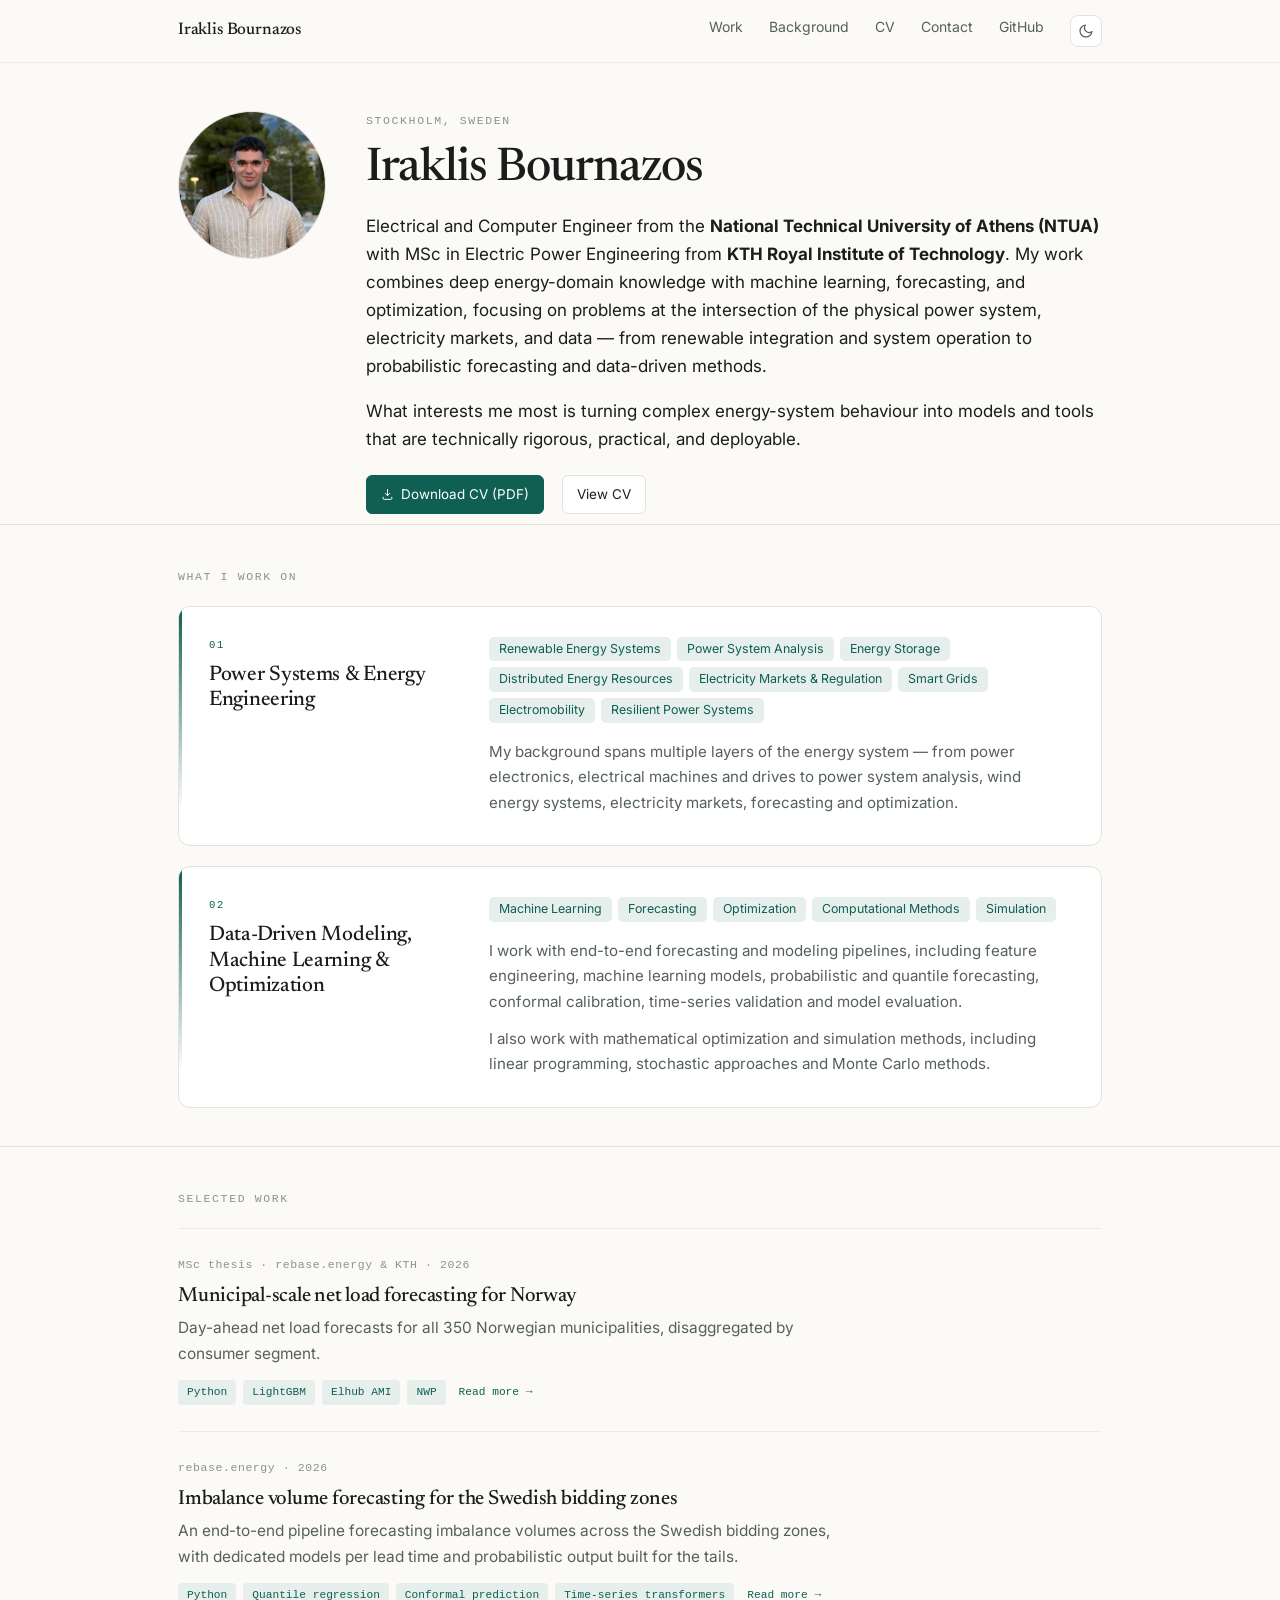
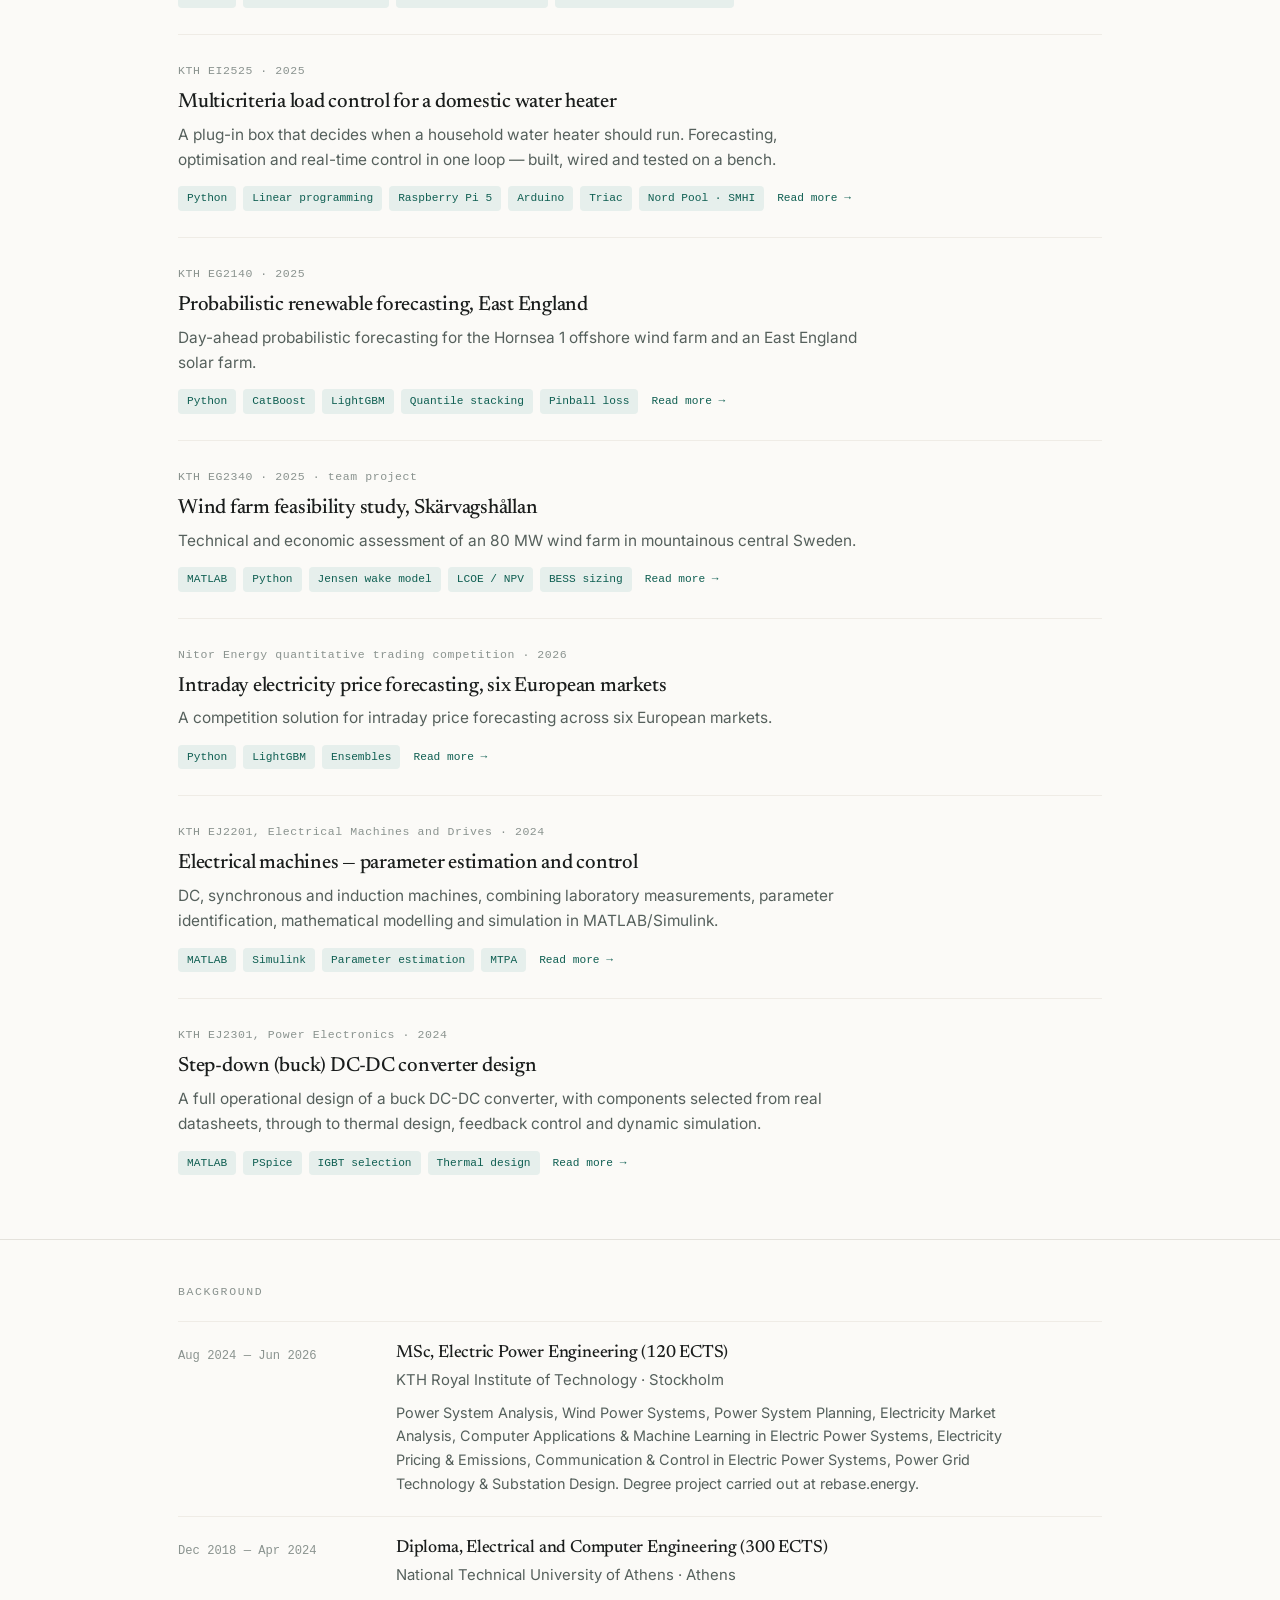
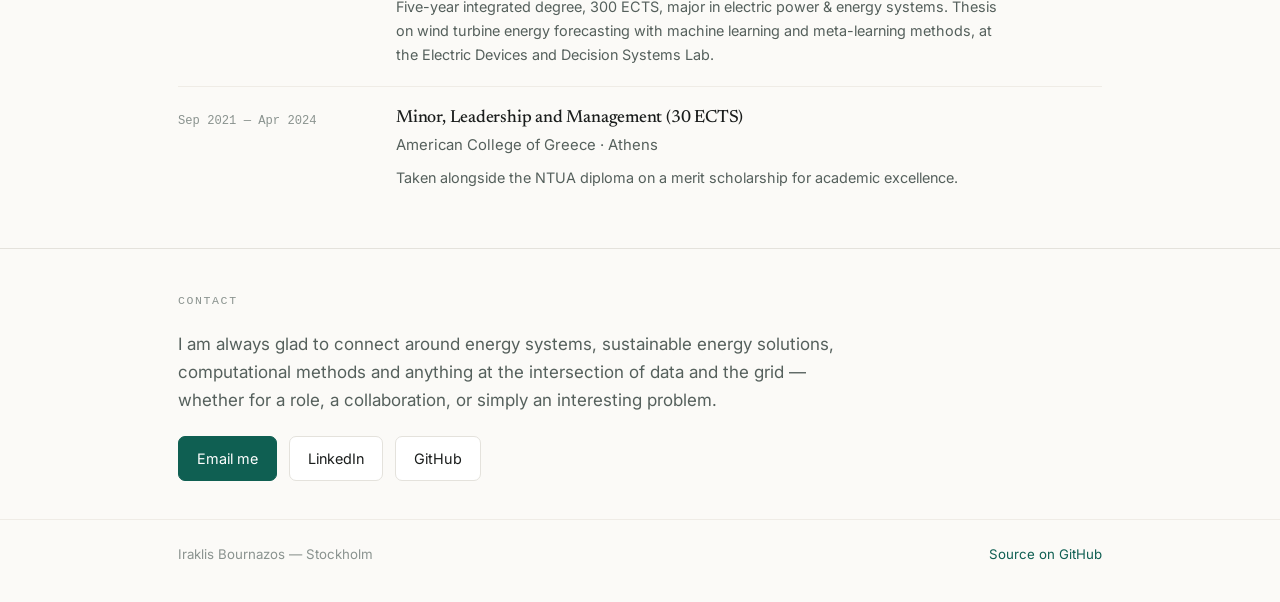
==== commit 75b317a2: "Add favicon and social preview card; fix sticky-header anchor offset - img/favicon.svg: "IB" monogra" ====
--- a/index.html
+++ b/index.html
@@ -10,8 +10,15 @@
 <meta property="og:title" content="Iraklis Bournazos — Electrical &amp; Computer Engineer NTUA — Electric Power Engineer KTH">
 <meta property="og:description" content="Electrical engineer working in power systems, forecasting, machine learning applications in energy systems. MSc Electric Power Engineering, KTH. Based in Stockholm.">
 <meta property="og:url" content="https://iraklis-bournazos.github.io/">
-<meta property="og:image" content="https://iraklis-bournazos.github.io/img/photo.jpg">
-<meta name="twitter:card" content="summary">
+<meta property="og:image" content="https://iraklis-bournazos.github.io/img/og-card.png">
+<meta property="og:image:width" content="1200">
+<meta property="og:image:height" content="630">
+<meta property="og:image:alt" content="Iraklis Bournazos — Electrical &amp; Computer Engineer, Electric Power Engineer">
+<meta name="twitter:card" content="summary_large_image">
+<meta name="twitter:image" content="https://iraklis-bournazos.github.io/img/og-card.png">
+<link rel="icon" href="img/favicon.svg" type="image/svg+xml">
+<link rel="apple-touch-icon" href="img/apple-touch-icon.png">
+<meta name="theme-color" content="#0f5f52">
 <link rel="preconnect" href="https://fonts.googleapis.com">
 <link rel="preconnect" href="https://fonts.gstatic.com" crossorigin>
 <link href="https://fonts.googleapis.com/css2?family=Newsreader:opsz,wght@6..72,400;6..72,500&family=Inter:wght@400;500;600&display=swap" rel="stylesheet">
--- a/style.css
+++ b/style.css
@@ -899,11 +899,27 @@
   .cv-entry { display: grid !important; }
 }
 
-/* CV buttons in the homepage hero */
+/* CV buttons in the homepage hero — smaller than the contact buttons,
+   and set further apart so the two do not read as one control */
 .hero-actions {
   display: flex;
   flex-wrap: wrap;
-  gap: 12px;
-  margin-top: 24px;
-}
-.hero-actions .btn svg { width: 15px; height: 15px; }
+  gap: 18px;
+  margin-top: 22px;
+}
+.hero-actions .btn {
+  padding: 7px 14px;
+  font-size: 0.84rem;
+  border-radius: 6px;
+  gap: 7px;
+}
+.hero-actions .btn svg { width: 13px; height: 13px; }
+
+/* the top bar is sticky (62px), so anchored sections must clear it —
+   without this, clicking Work/Background/Contact hides the heading behind it */
+section[id],
+:target { scroll-margin-top: 80px; }
+
+@media (prefers-reduced-motion: no-preference) {
+  html { scroll-behavior: smooth; }
+}
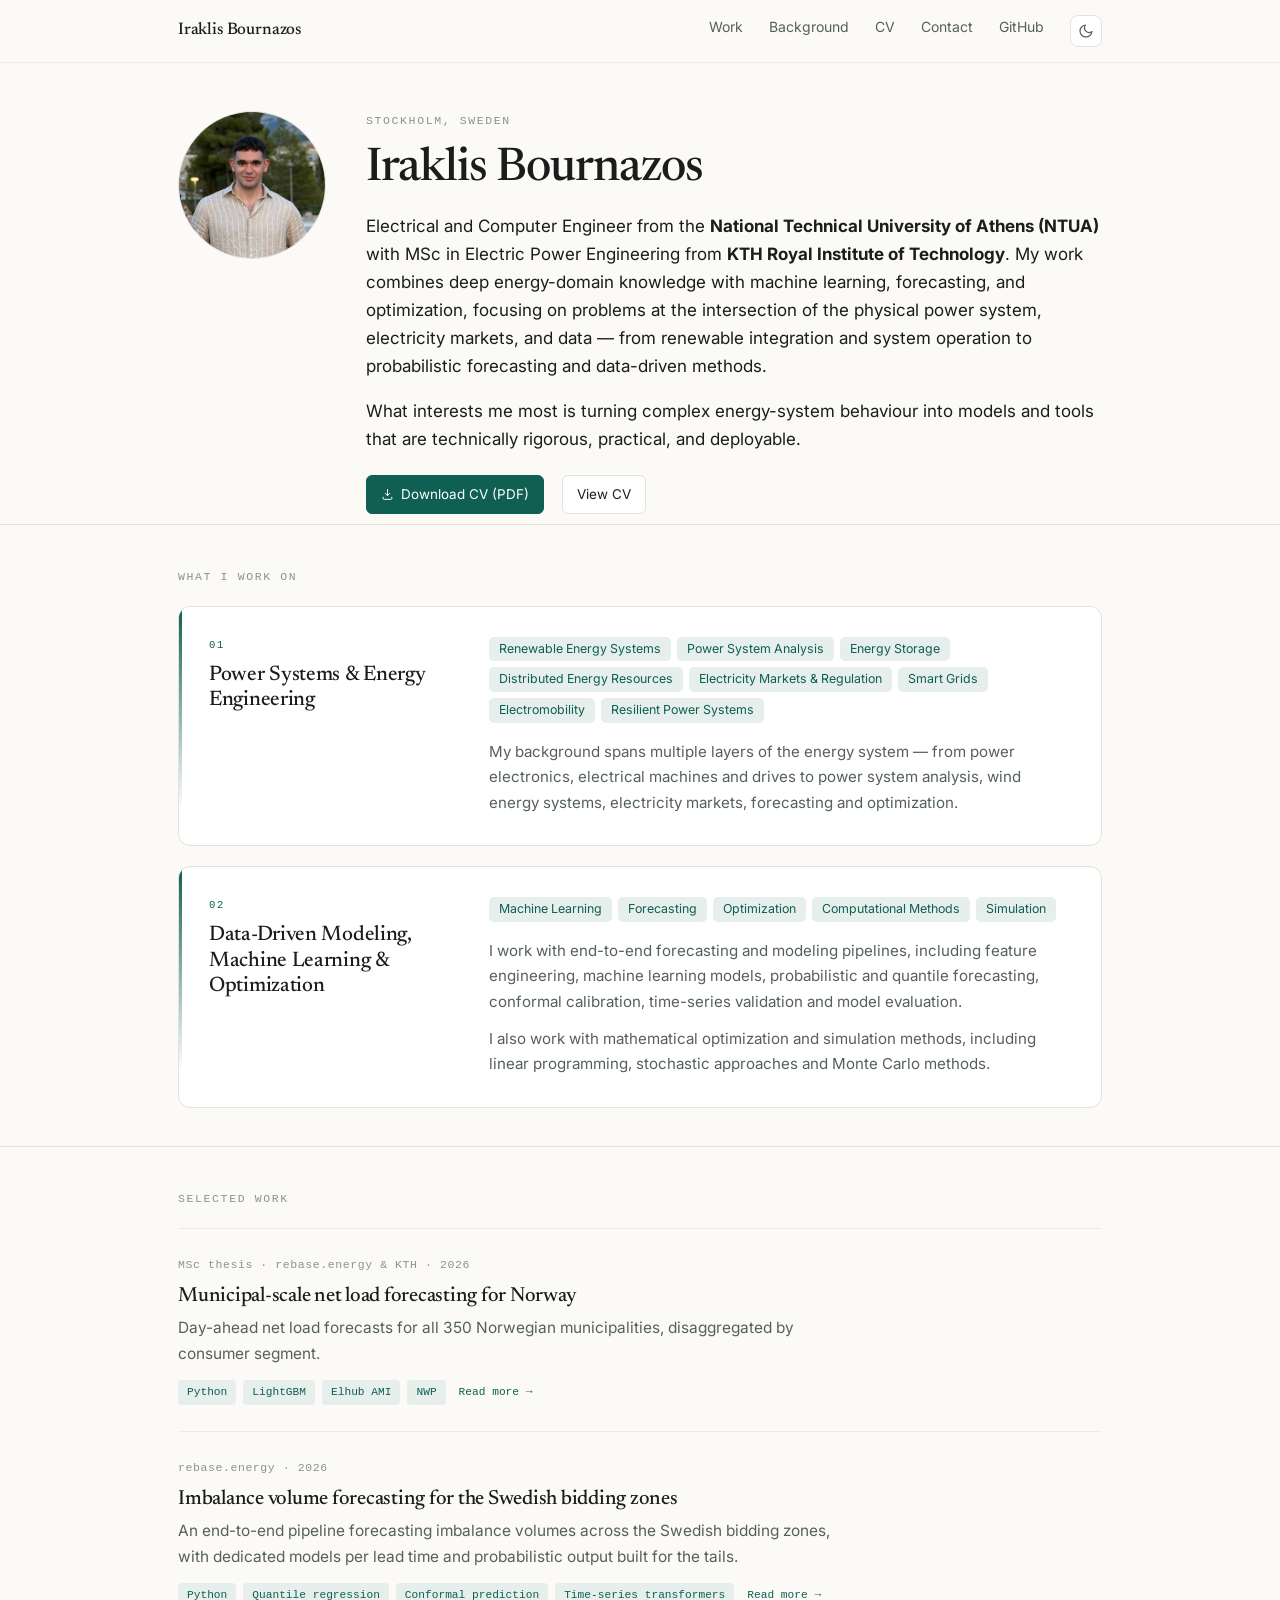
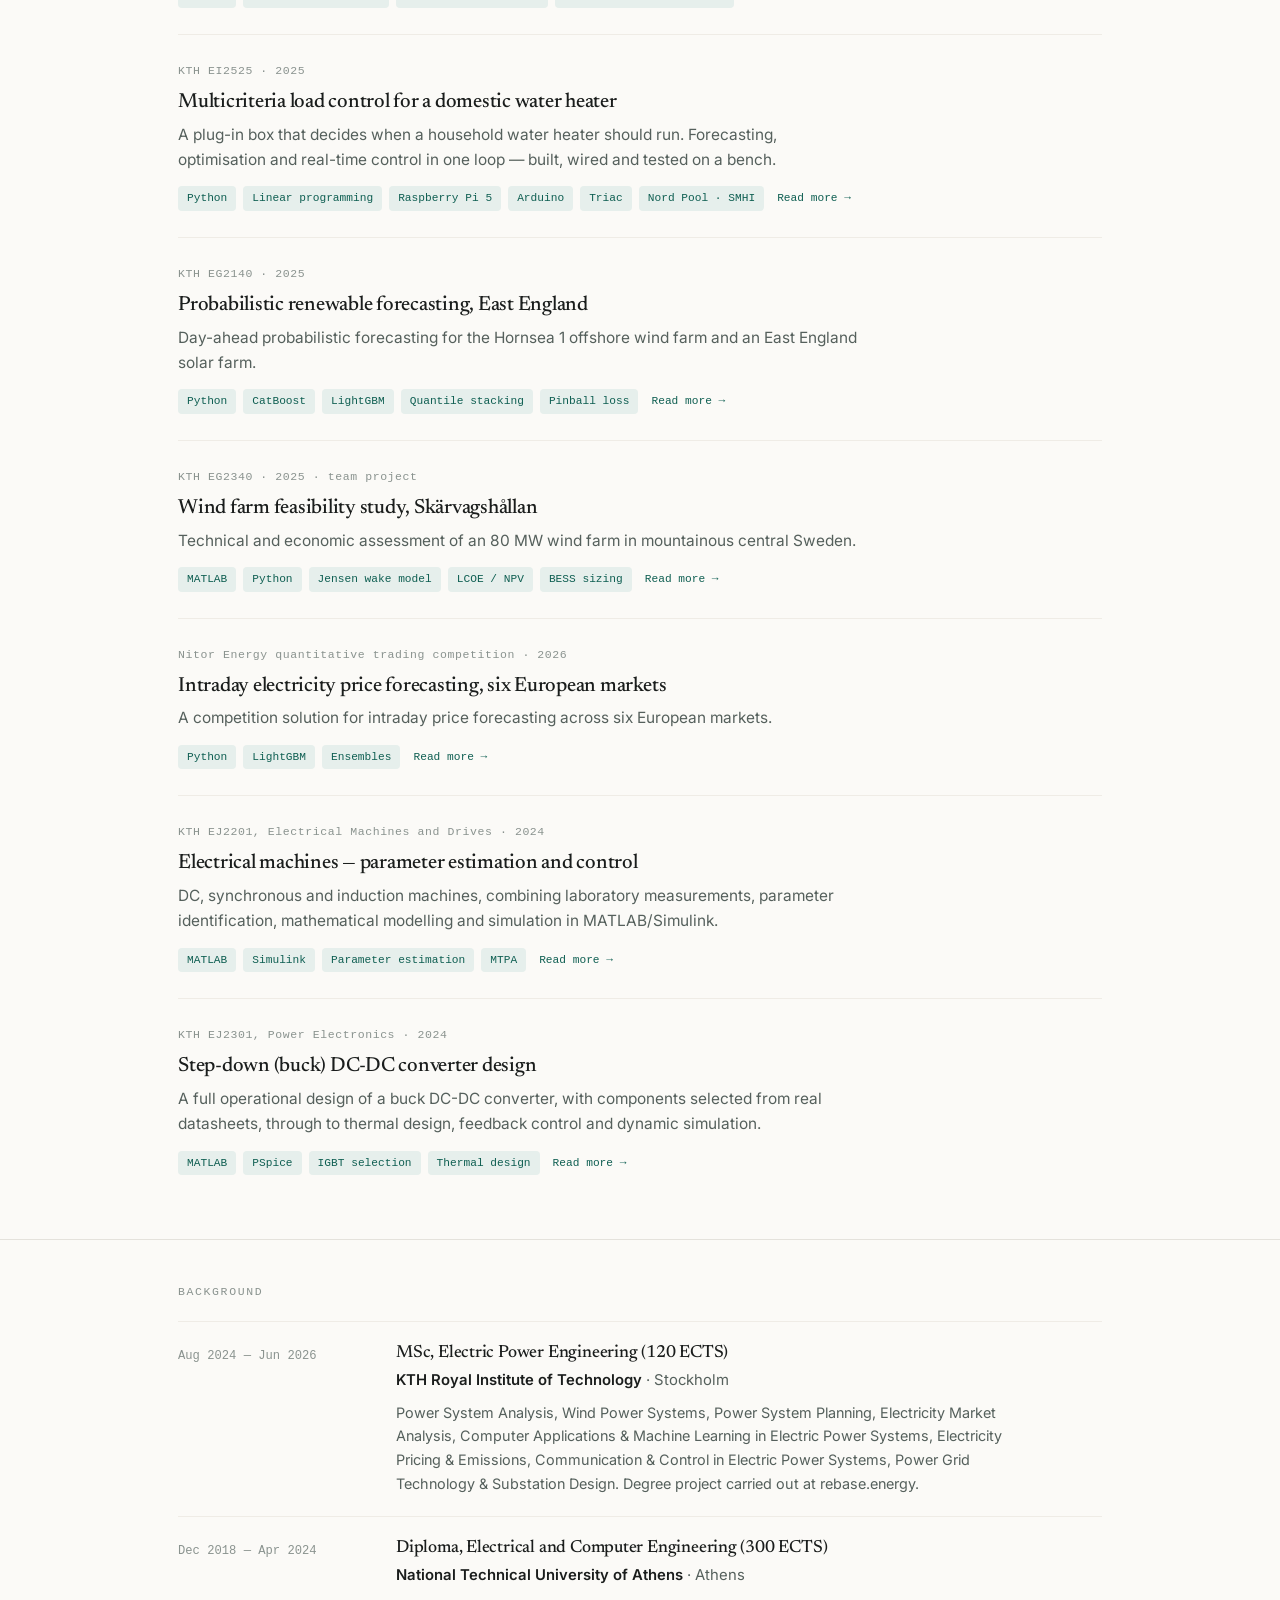
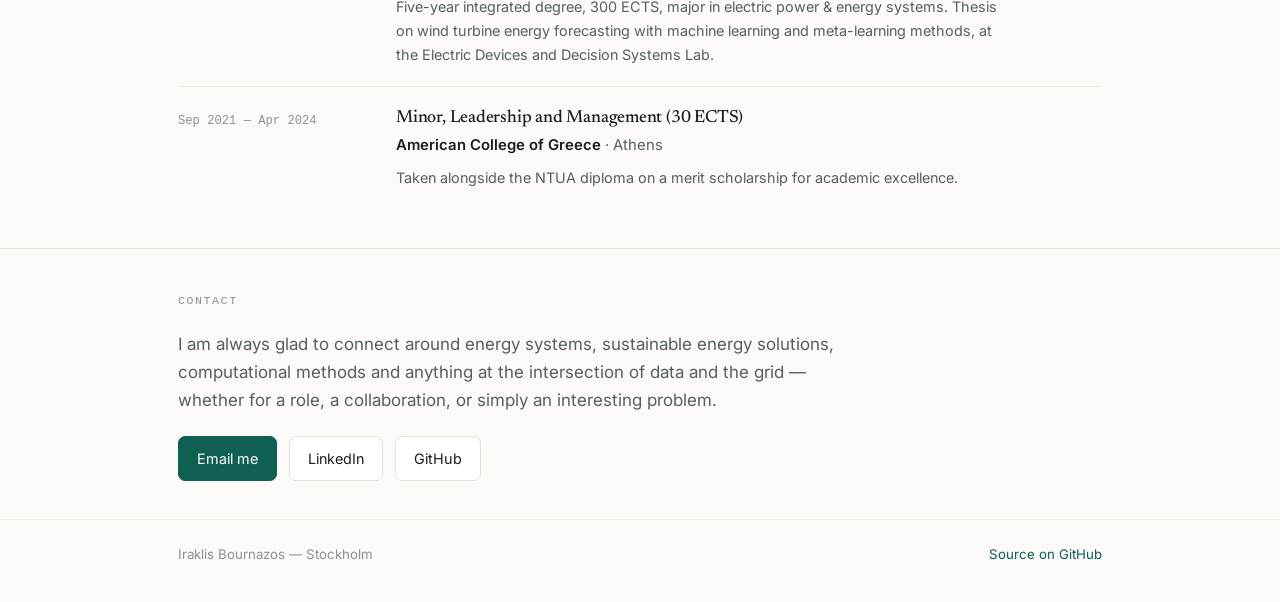
==== commit 9919196f: "Close out the rebase.energy role and give the institutions their weight The internship ended in Sept" ====
--- a/index.html
+++ b/index.html
@@ -23,6 +23,43 @@
 <link rel="preconnect" href="https://fonts.gstatic.com" crossorigin>
 <link href="https://fonts.googleapis.com/css2?family=Newsreader:opsz,wght@6..72,400;6..72,500&family=Inter:wght@400;500;600&display=swap" rel="stylesheet">
 <link rel="stylesheet" href="style.css">
+<script type="application/ld+json">{
+  "@context": "https://schema.org",
+  "@type": "Person",
+  "name": "Iraklis Bournazos",
+  "url": "https://iraklis-bournazos.github.io",
+  "image": "https://iraklis-bournazos.github.io/img/og-card.png",
+  "jobTitle": "Electric Power Engineer",
+  "email": "mailto:bournazosiraklis@gmail.com",
+  "address": {
+    "@type": "PostalAddress",
+    "addressLocality": "Stockholm",
+    "addressCountry": "SE"
+  },
+  "alumniOf": [
+    {
+      "@type": "CollegeOrUniversity",
+      "name": "KTH Royal Institute of Technology",
+      "sameAs": "https://www.kth.se/en"
+    },
+    {
+      "@type": "CollegeOrUniversity",
+      "name": "National Technical University of Athens",
+      "sameAs": "https://www.ntua.gr/en/"
+    }
+  ],
+  "knowsAbout": [
+    "Power systems",
+    "Electricity markets",
+    "Energy forecasting",
+    "Machine learning",
+    "Optimization"
+  ],
+  "sameAs": [
+    "https://github.com/Iraklis-Bournazos",
+    "https://www.linkedin.com/in/iraklis-bournazos"
+  ]
+}</script>
 <script>
   (function () {
     try {
@@ -149,7 +186,7 @@
       <div class="edu-when">Aug 2024 — Jun 2026</div>
       <div>
         <h3>MSc, Electric Power Engineering (120 ECTS)</h3>
-        <p class="where">KTH Royal Institute of Technology · Stockholm</p>
+        <p class="where"><b>KTH Royal Institute of Technology</b> · Stockholm</p>
         <p class="note">Power System Analysis, Wind Power Systems, Power System Planning, Electricity Market Analysis, Computer Applications &amp; Machine Learning in Electric Power Systems, Electricity Pricing &amp; Emissions, Communication &amp; Control in Electric Power Systems, Power Grid Technology &amp; Substation Design. Degree project carried out at rebase.energy.</p>
       </div>
     </div>
@@ -157,7 +194,7 @@
       <div class="edu-when">Dec 2018 — Apr 2024</div>
       <div>
         <h3>Diploma, Electrical and Computer Engineering (300 ECTS)</h3>
-        <p class="where">National Technical University of Athens · Athens</p>
+        <p class="where"><b>National Technical University of Athens</b> · Athens</p>
         <p class="note">Five-year integrated degree, 300 ECTS, major in electric power &amp; energy systems. Thesis on wind turbine energy forecasting with machine learning and meta-learning methods, at the Electric Devices and Decision Systems Lab.</p>
       </div>
     </div>
@@ -165,7 +202,7 @@
       <div class="edu-when">Sep 2021 — Apr 2024</div>
       <div>
         <h3>Minor, Leadership and Management (30 ECTS)</h3>
-        <p class="where">American College of Greece · Athens</p>
+        <p class="where"><b>American College of Greece</b> · Athens</p>
         <p class="note">Taken alongside the NTUA diploma on a merit scholarship for academic excellence.</p>
       </div>
     </div>
--- a/style.css
+++ b/style.css
@@ -625,7 +625,14 @@
 
 /* sections */
 
-.cv-section { margin-top: 20px; }
+/* the CV sections are <section> elements, so without this they inherit the
+   page-level `section` padding (42px top + 38px bottom) and its divider —
+   which was adding a blank band and a stray rule above every CV heading */
+.cv-section {
+  margin-top: 30px;
+  padding: 0;
+  border-top: none;
+}
 .cv-section h2 {
   font-family: var(--sans);
   font-size: 0.72rem;
@@ -633,7 +640,7 @@
   letter-spacing: 0.11em;
   text-transform: uppercase;
   color: var(--text);
-  margin: 0 0 13px;
+  margin: 0 0 11px;
   padding-bottom: 6px;
   border-bottom: 1px solid var(--line);
 }
@@ -718,40 +725,40 @@
   html, body {
     background: #fff !important;
     color: #000 !important;
-    font-size: 8.8pt;
+    font-size: 9.8pt;
   }
 
   .cv {
     max-width: none;
     margin: 0;
     padding: 0;
-    font-size: 8.8pt;
-    line-height: 1.22;
+    font-size: 9.8pt;
+    line-height: 1.30;
   }
 
-  .cv-id h1 { font-size: 19pt; }
-  .cv-tagline { font-size: 9.4pt; color: #333 !important; }
-  .cv-contact, .cv-contact a { font-size: 7.8pt; color: #444 !important; }
-  .cv-summary { font-size: 8.5pt; color: #222 !important; margin: 6px 0 1px; }
+  .cv-id h1 { font-size: 21pt; }
+  .cv-tagline { font-size: 10.2pt; color: #333 !important; }
+  .cv-contact, .cv-contact a { font-size: 8.4pt; color: #444 !important; }
+  .cv-summary { font-size: 9.1pt; color: #222 !important; margin: 9px 0 2px; }
 
   .cv-head { border-bottom-color: #000 !important; gap: 22px; }
-  .cv-section h2 { font-size: 7.4pt; color: #000 !important; border-bottom-color: #999 !important;
-                   margin-bottom: 7px; padding-bottom: 3px; }
+  .cv-section h2 { font-size: 8.1pt; color: #000 !important; border-bottom-color: #999 !important;
+                   margin-bottom: 6px; padding-bottom: 4px; }
   .cv-when { font-size: 8.2pt; color: #555 !important; }
-  .cv-body h3 { font-size: 8.7pt; color: #000 !important; }
-  .cv-sub { font-size: 7.9pt; color: #555 !important; }
-  .cv-body ul, .cv-text, ul.tight { font-size: 8.3pt; color: #222 !important; }
-  .cv-body li { margin-bottom: 1.5px; }
-  ul.tight li { margin-bottom: 1.5px; }
+  .cv-body h3 { font-size: 9.5pt; color: #000 !important; }
+  .cv-sub { font-size: 8.6pt; color: #555 !important; }
+  .cv-body ul, .cv-text, ul.tight { font-size: 9.0pt; color: #222 !important; }
+  .cv-body li { margin-bottom: 2.5px; }
+  ul.tight li { margin-bottom: 2.5px; }
   .cv-entry { grid-template-columns: 116px 1fr; gap: 15px; }
-  .cv-when { font-size: 7.5pt; white-space: nowrap; }
-  .cv-head { padding-bottom: 9px; }
+  .cv-when { font-size: 8.1pt; white-space: nowrap; }
+  .cv-head { padding-bottom: 12px; }
   .cv-sub { margin-bottom: 3px; }
 
   .cv-section { break-inside: auto; page-break-inside: auto; }
   .cv-section h2 { break-after: avoid; page-break-after: avoid; }
-  .cv-entry { break-inside: avoid; page-break-inside: avoid; margin-bottom: 3.5px; }
-  .cv-section { margin-top: 7px; }
+  .cv-entry { break-inside: avoid; page-break-inside: avoid; margin-bottom: 6px; }
+  .cv-section { margin-top: 22px; }
 
   a { color: #000 !important; text-decoration: none !important; }
   .cv-photo { -webkit-print-color-adjust: exact; print-color-adjust: exact; }
@@ -871,10 +878,10 @@
 
 /* print: a smaller photo shortens the tallest unbreakable block on the page */
 @media print {
-  .cv-head { grid-template-columns: 92px 1fr 70px; gap: 16px; }
-  .cv-photo { width: 92px; height: 92px; }
-  .cv-qr svg { width: 62px; height: 62px; }
-  .cv-qr span { font-size: 5.4pt; }
+  .cv-head { grid-template-columns: 104px 1fr 76px; gap: 20px; }
+  .cv-photo { width: 104px; height: 104px; }
+  .cv-qr svg { width: 68px; height: 68px; }
+  .cv-qr span { font-size: 6.9pt; color: #444 !important; }
   ul.cols2 { columns: 2; column-gap: 22px; }
 }
 
@@ -923,3 +930,9 @@
 @media (prefers-reduced-motion: no-preference) {
   html { scroll-behavior: smooth; }
 }
+
+/* the institution name in an education entry — bold and full-strength inside the
+   otherwise-muted sub line, so KTH and NTUA read at a glance */
+.cv-sub b { font-weight: 600; color: var(--text); }
+.edu-item .where b { font-weight: 600; color: var(--text); }
+@media print { .cv-sub b { color: #000 !important; } }
